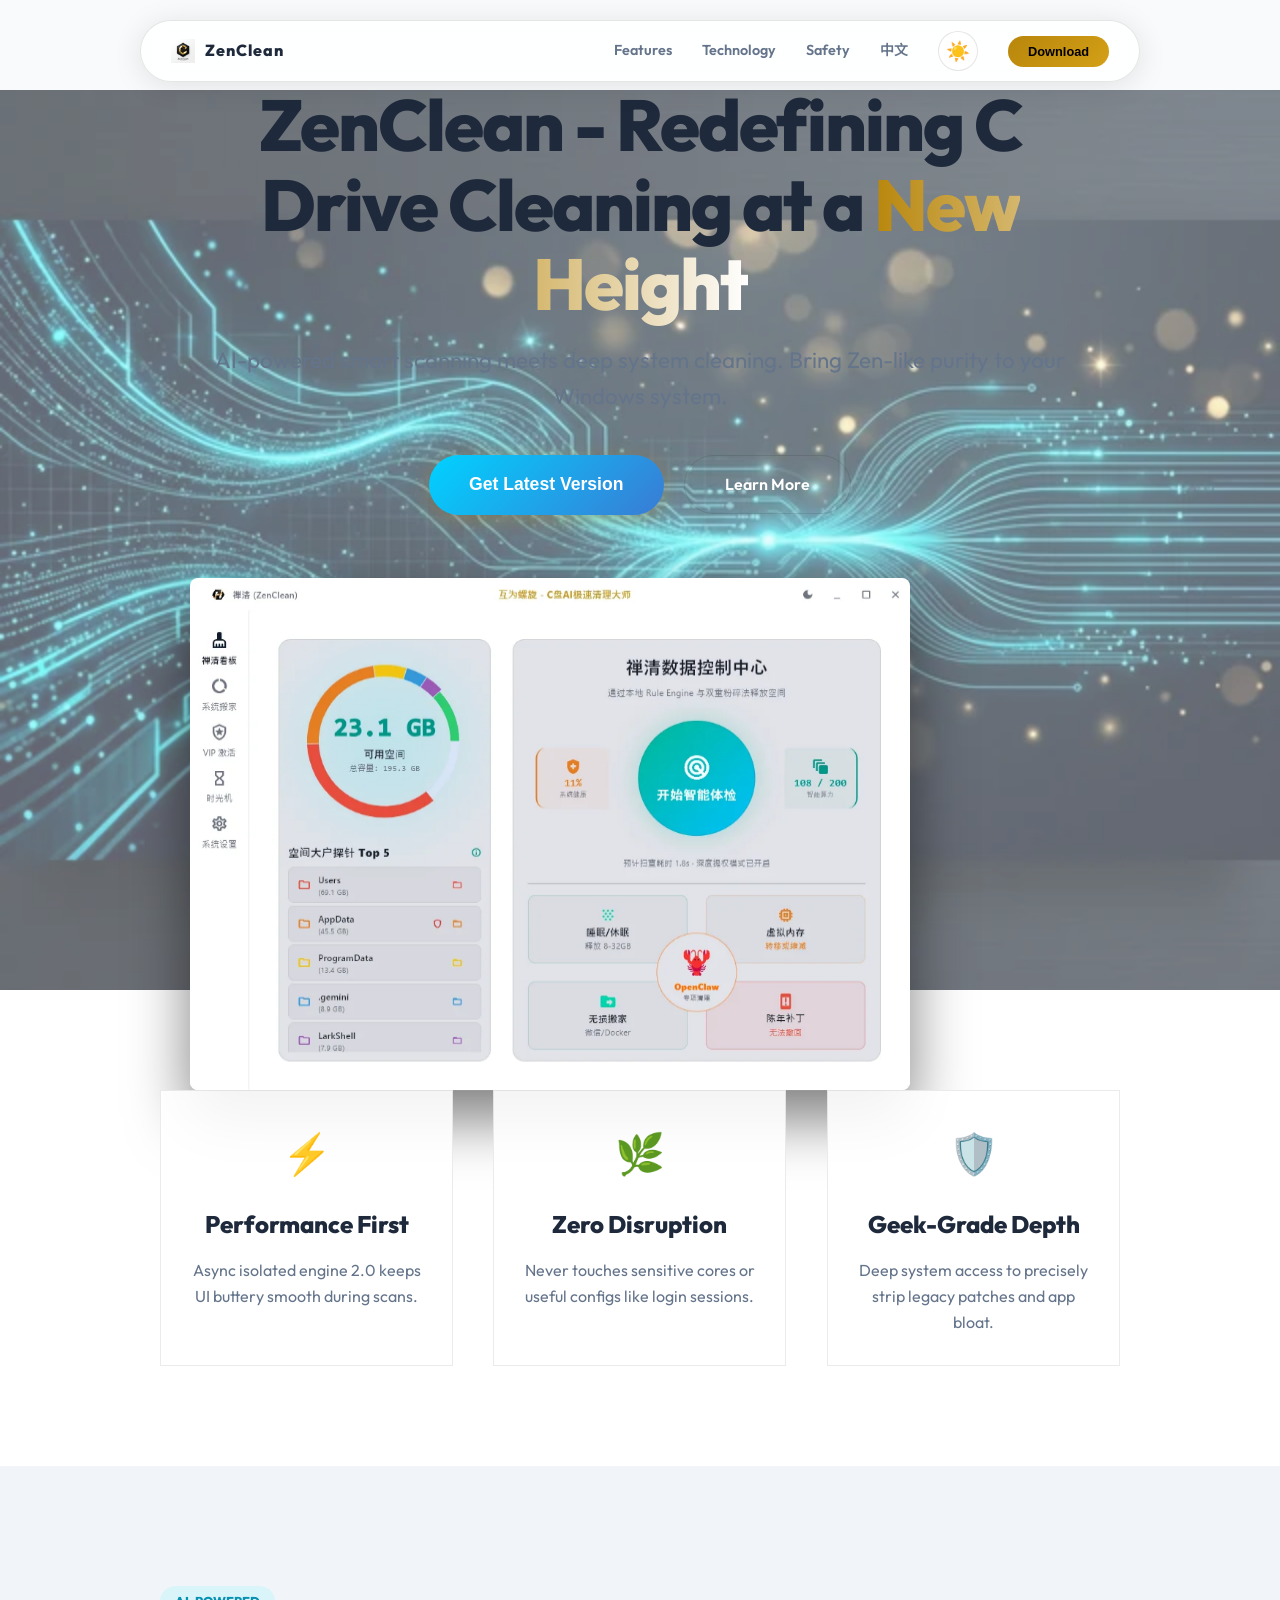
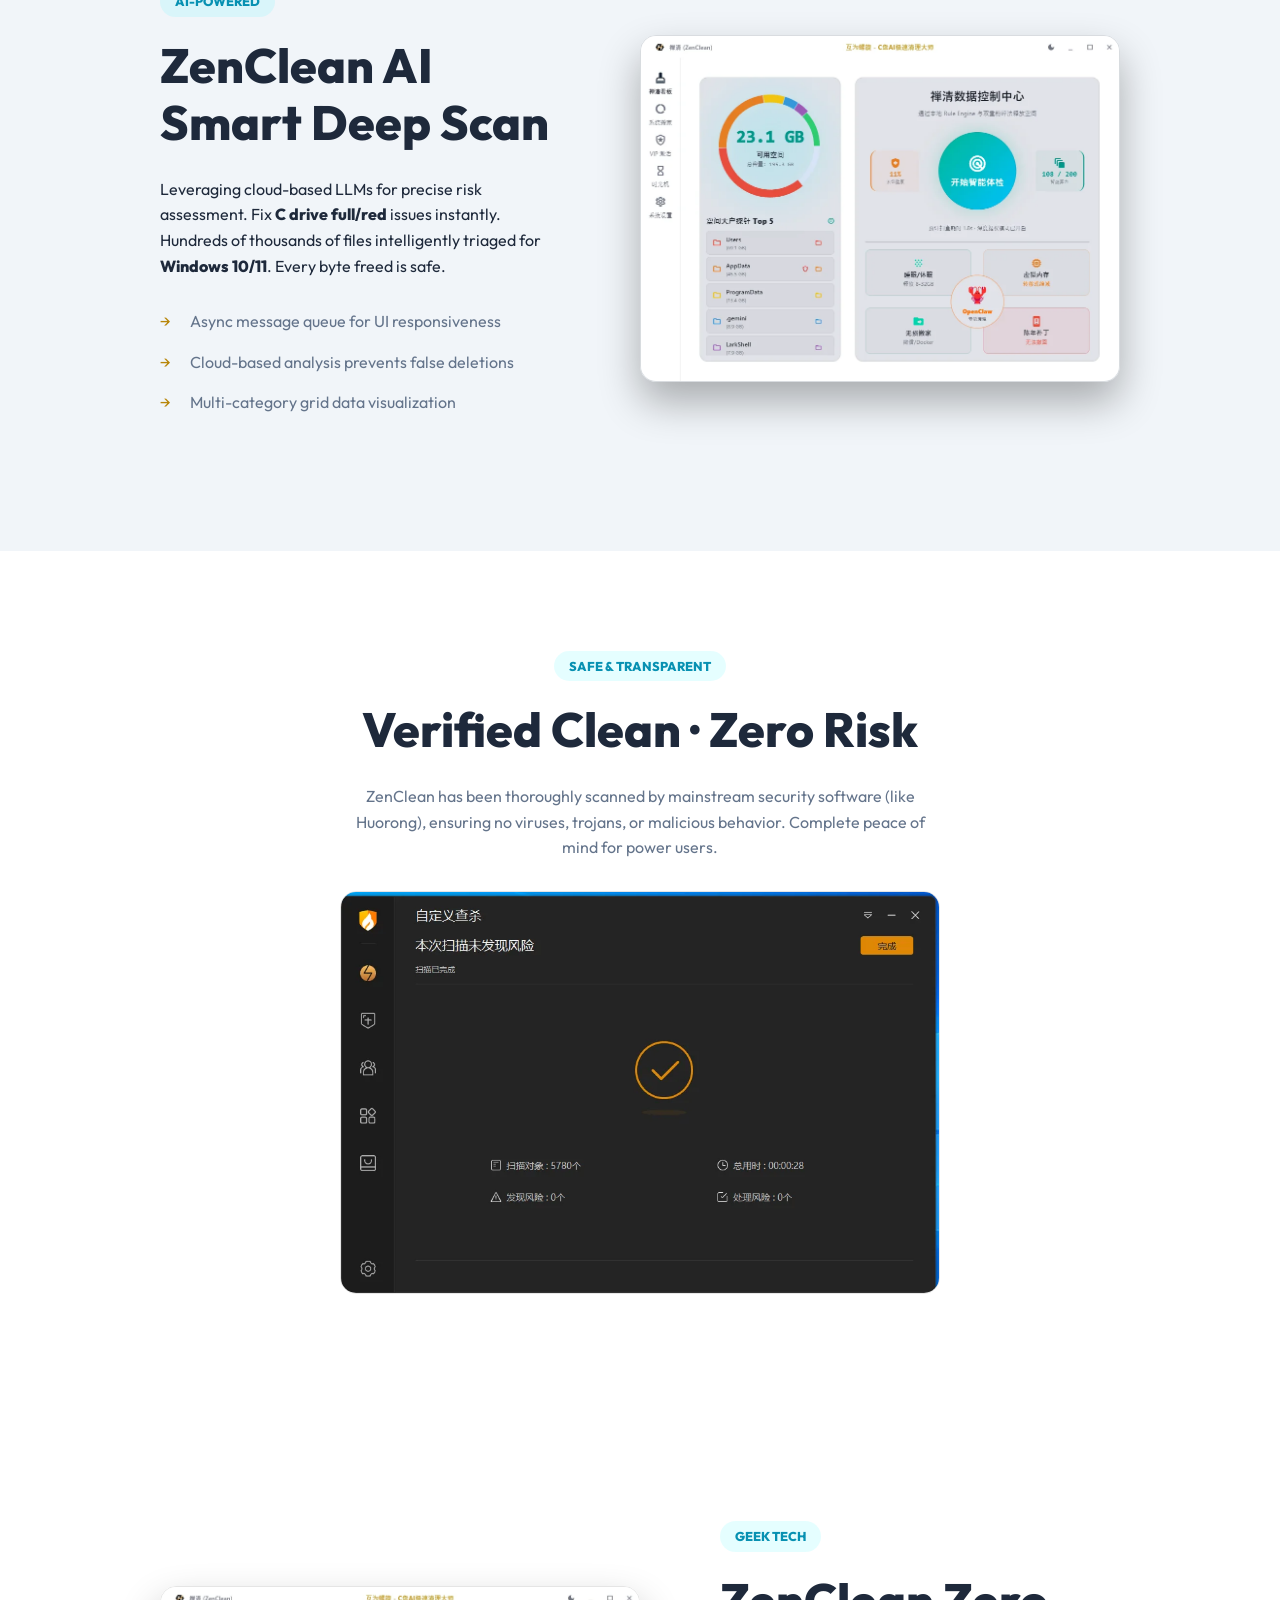
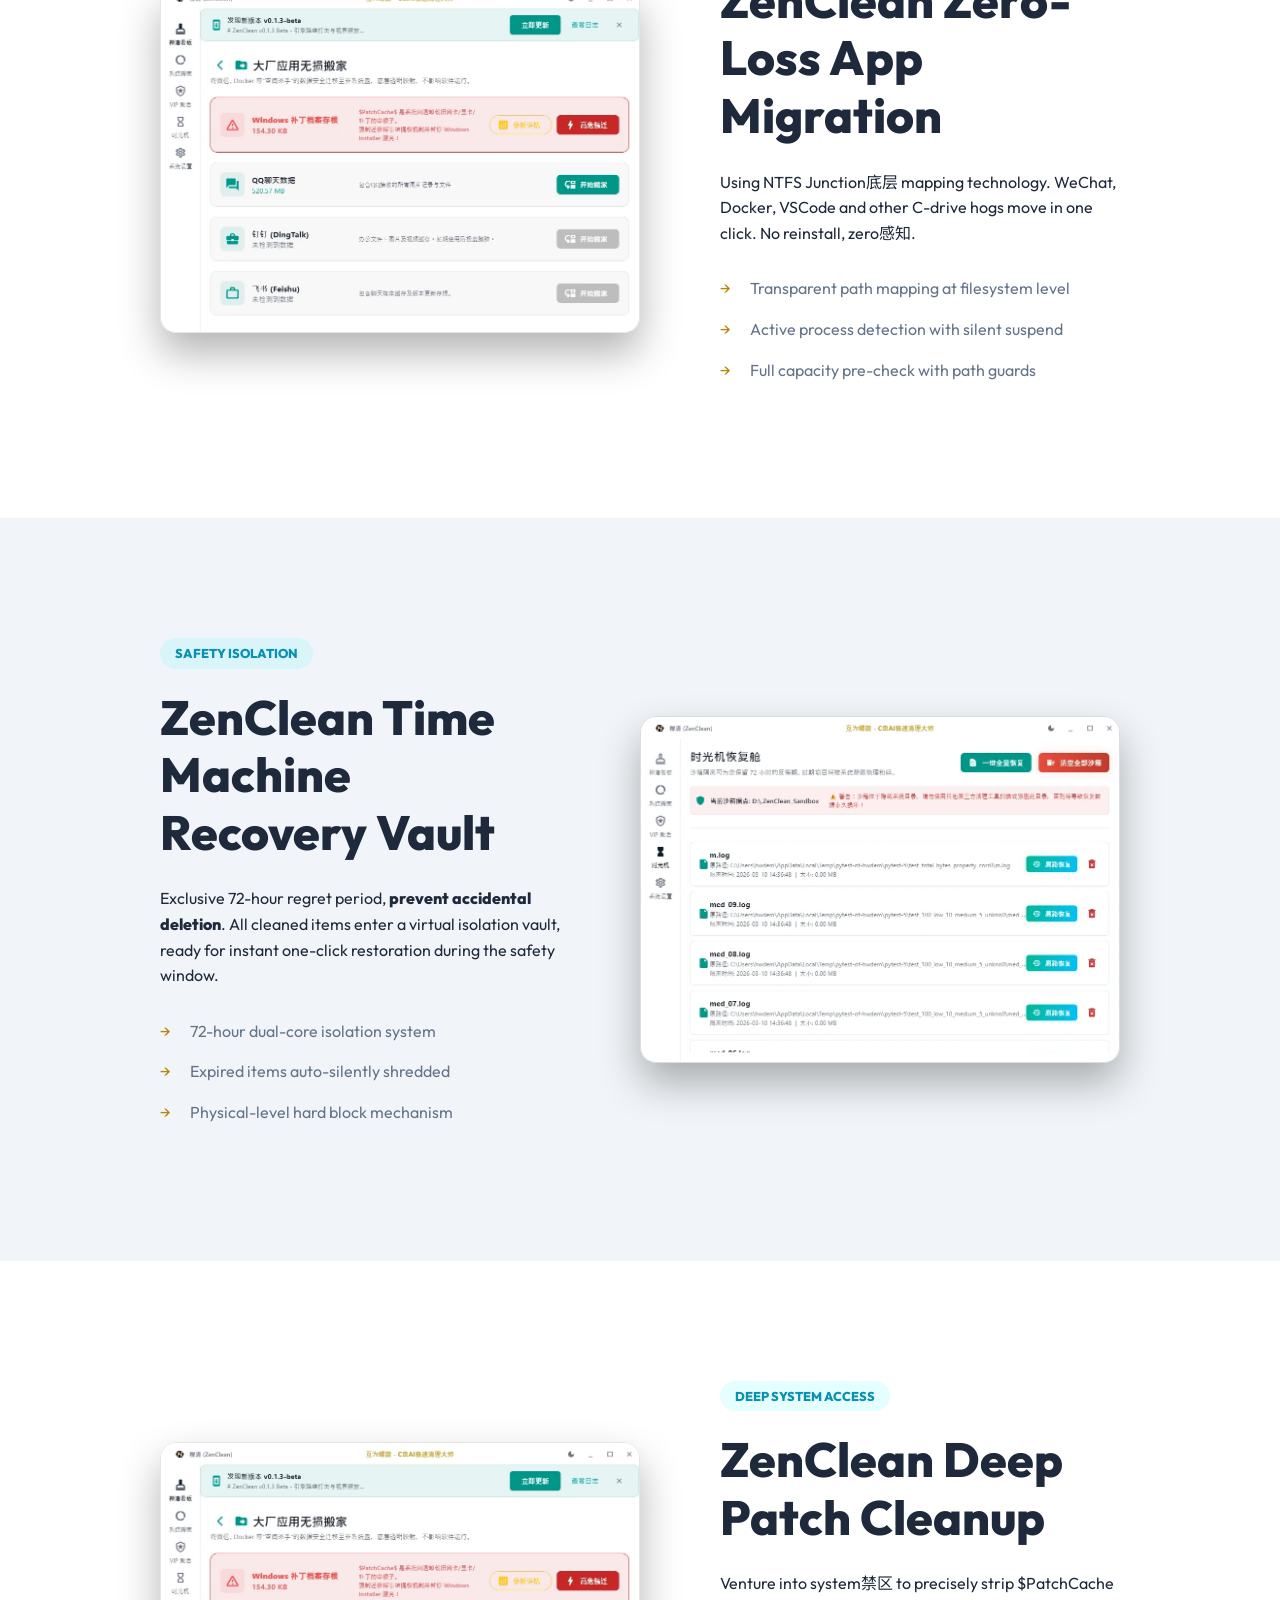
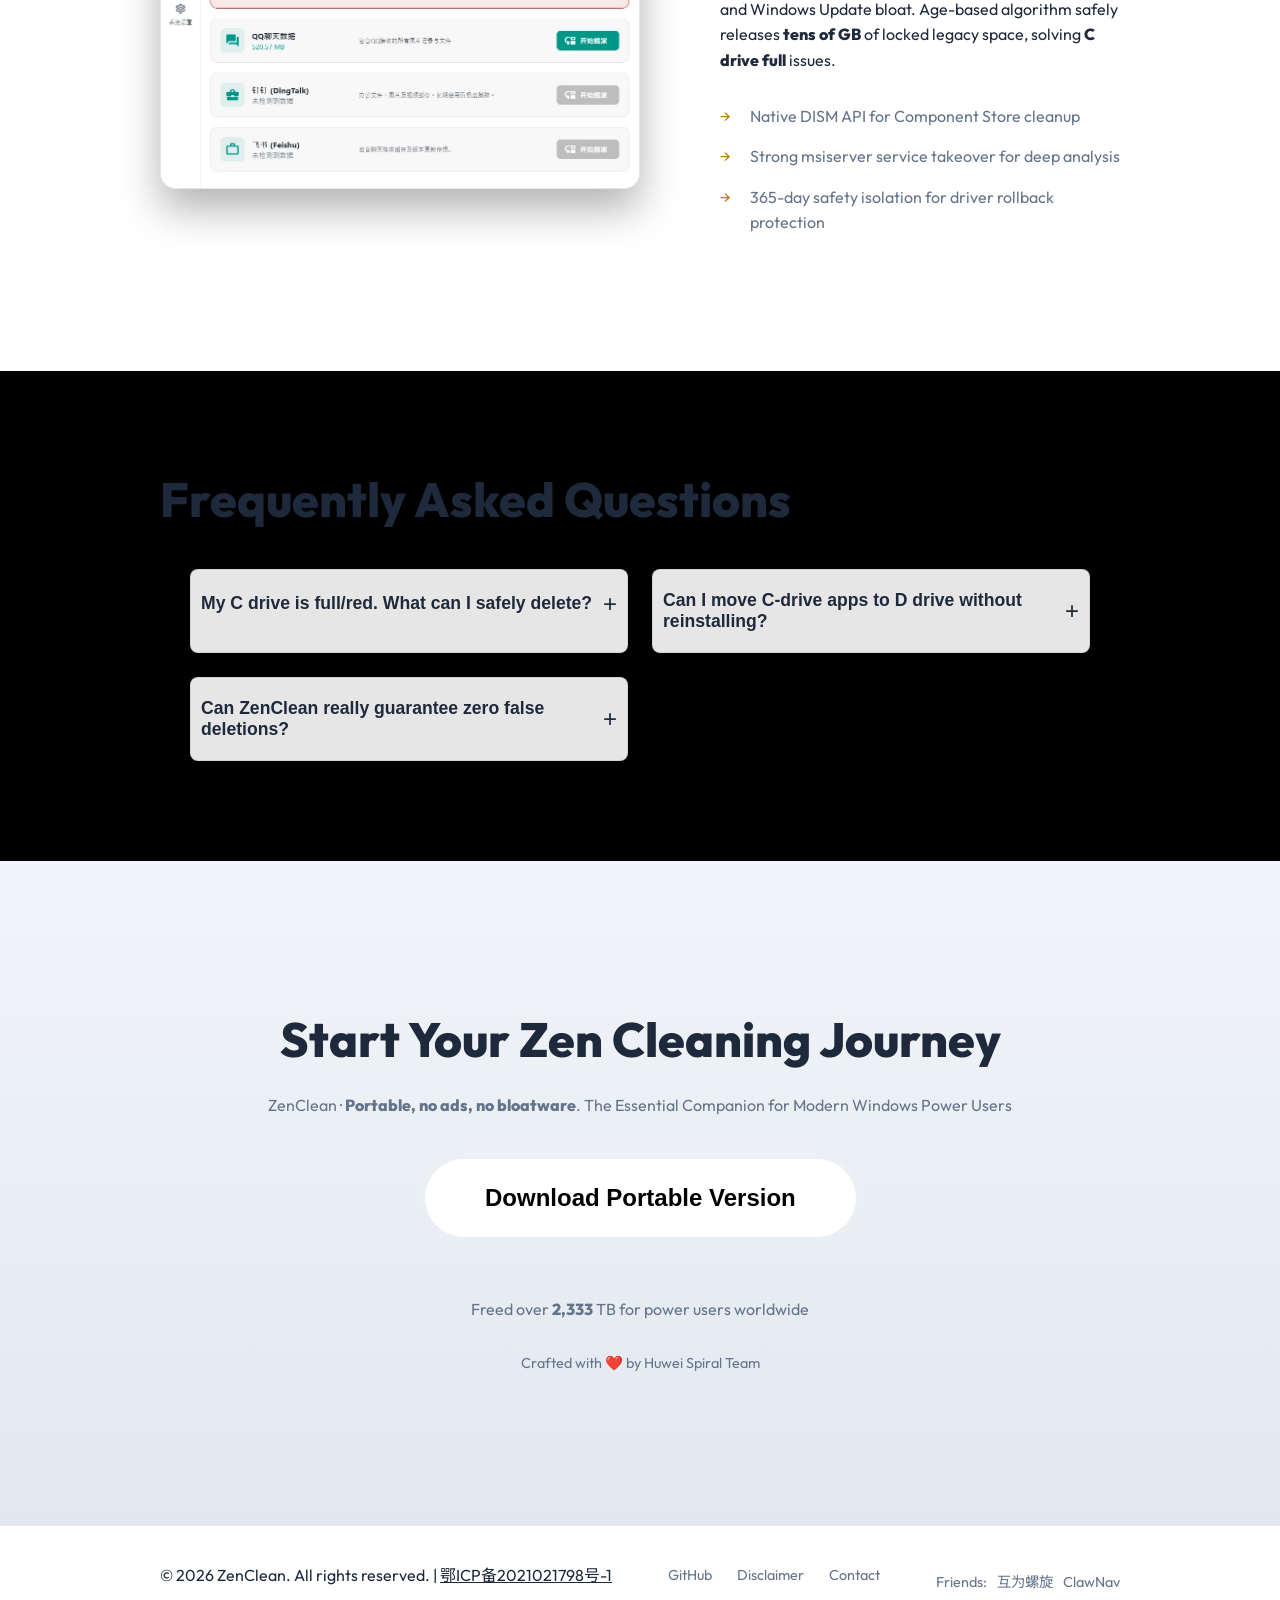
==== web/en/index.html @ d8db65f9 "feat: 修复全站主页 FAQ 模块及白天模式对比度交互优化" ====
<!DOCTYPE html>
<html lang="en">

<head>
    <!-- Baidu verification (keep for Chinese traffic) -->
    <meta name="baidu-site-verification" content="codeva-coLVrzvbJs" />
    <meta charset="UTF-8">
    <meta name="viewport" content="width=device-width, initial-scale=1.0">
    <meta name="description" content="ZenClean - Free professional C drive cleaner for Windows 10/11. Fix C drive full/red issues with AI-powered smart scanning. Zero-loss app migration for WeChat/QQ/Docker/VSCode/Steam. Portable, no ads, no bloatware. 72-hour recovery vault prevents accidental deletion. Free up tens of GB instantly. Download latest version from official site.">
    <meta name="keywords" content="ZenClean,ZenClean download,ZenClean official,ZenClean portable,free C drive cleaner,C drive full fix,C drive red fix,disk cleanup tool,Windows cleaner software,Win10 C drive cleaner,Win11 C drive cleaner,system optimizer,app migration tool,move apps to D drive,WeChat migration,Steam game mover,Docker migration,VSCode move,AI PC cleaner,disk space analyzer,free up C drive space,portable cleaner,no ads,no bloatware">
    <meta name="author" content="Huwei Spiral Team">

    <!-- Canonical URL -->
    <link rel="canonical" href="https://zenclean.hwdemtv.com/en/">
    
    <!-- Hreflang for SEO -->
    <link rel="alternate" hreflang="zh-CN" href="https://zenclean.hwdemtv.com/">
    <link rel="alternate" hreflang="en" href="https://zenclean.hwdemtv.com/en/">
    <link rel="alternate" hreflang="x-default" href="https://zenclean.hwdemtv.com/">

    <!-- Open Graph -->
    <meta property="og:title" content="ZenClean - Free C Drive Cleaner | AI-Powered Download">
    <meta property="og:description" content="AI-powered smart scanning meets deep system cleaning. Bring Zen-like purity to your Windows system.">
    <meta property="og:image" content="https://zenclean.hwdemtv.com/assets/hero_bg.png">
    <meta property="og:image:width" content="1920">
    <meta property="og:image:height" content="1080">
    <meta property="og:image:alt" content="ZenClean Dashboard - Professional C Drive Cleaner">
    <meta property="og:url" content="https://zenclean.hwdemtv.com/en/">
    <meta property="og:type" content="website">
    <meta property="og:site_name" content="ZenClean">
    <meta property="og:locale" content="en_US">

    <!-- Twitter Card -->
    <meta name="twitter:card" content="summary_large_image">
    <meta name="twitter:title" content="ZenClean - Redefining Windows C Drive Cleaning">
    <meta name="twitter:description" content="AI-powered smart scanning meets deep system cleaning. Bring Zen-like purity to your Windows system.">
    <meta name="twitter:image" content="https://zenclean.hwdemtv.com/assets/hero_bg.png">

    <!-- Theme Color -->
    <meta name="theme-color" content="#d4af37">
    <meta name="msapplication-TileColor" content="#05070a">

    <!-- Favicon -->
    <link rel="icon" type="image/png" href="../assets/logo.png">
    <link rel="apple-touch-icon" href="../assets/logo.png">

    <!-- PWA Manifest -->
    <link rel="manifest" href="../site.webmanifest">

    <title>ZenClean - Free C Drive Cleaner Download | AI-Powered Windows System Optimizer</title>

    <!-- Resource Preload -->
    <link rel="preload" href="../assets/logo.webp" as="image" type="image/webp">
    <link rel="preload" href="../assets/hero_bg.webp" as="image" type="image/webp">

    <!-- CSS -->
    <link rel="stylesheet" href="../styles.css">

    <!-- Noto Sans SC + Inter -->
    <link rel="preconnect" href="https://fonts.googleapis.com">
    <link rel="preconnect" href="https://fonts.gstatic.com" crossorigin>
    <link href="https://fonts.googleapis.com/css2?family=Inter:wght@300;400;700&family=Noto+Sans+SC:wght@300;400;700&display=swap" rel="stylesheet" media="print" onload="this.media='all'">
    <noscript>
        <link href="https://fonts.googleapis.com/css2?family=Inter:wght@300;400;700&family=Noto+Sans+SC:wght@300;400;700&display=swap" rel="stylesheet">
    </noscript>

    <!-- JSON-LD -->
    <script type="application/ld+json">
    {
        "@context": "https://schema.org",
        "@type": "SoftwareApplication",
        "name": "ZenClean",
        "description": "Professional Windows C Drive Cleaner with AI-powered smart scanning, zero-loss app migration, and 72-hour recovery vault.",
        "url": "https://zenclean.hwdemtv.com/en/",
        "applicationCategory": "UtilitiesApplication",
        "operatingSystem": "Windows 10, Windows 11",
        "offers": {
            "@type": "Offer",
            "price": "0",
            "priceCurrency": "USD"
        },
        "author": {
            "@type": "Organization",
            "name": "Huwei Spiral Team",
            "url": "https://github.com/hwdemtv"
        },
        "aggregateRating": {
            "@type": "AggregateRating",
            "ratingValue": "4.8",
            "ratingCount": "128"
        },
        "softwareVersion": "0.1.4",
        "fileSize": "50MB",
        "screenshot": "https://zenclean.hwdemtv.com/assets/dashboard.png"
    }
    </script>
    <!-- Prevent theme flash -->
    <script id="prevent-theme-flash">
    (function() {
        var saved = localStorage.getItem('theme');
        var prefersDark = window.matchMedia('(prefers-color-scheme: dark)').matches;
        if (saved) {
            document.documentElement.setAttribute('data-theme', saved);
        } else if (!prefersDark) {
            document.documentElement.setAttribute('data-theme', 'light');
        }
    })();
    </script>
    <!-- FAQ Schema for SEO -->
    <script type="application/ld+json">
    {
        "@context": "https://schema.org",
        "@type": "FAQPage",
        "mainEntity": [
            {
                "@type": "Question",
                "name": "How to clean C drive when it is full? What files can ZenClean safely delete?",
                "acceptedAnswer": {
                    "@type": "Answer",
                    "text": "ZenClean uses cloud-based AI smart triage to precisely identify C-drive bloat, distinguishing core components from useless cache (Windows Update residue, WeChat/QQ data). Safe deletion, no false positives, easily free up tens of GBs."
                }
            },
            {
                "@type": "Question",
                "name": "Can ZenClean move C-drive apps to D drive without reinstalling?",
                "acceptedAnswer": {
                    "@type": "Answer",
                    "text": "ZenClean's App Migration uses NTFS Junction mapping technology to move large apps and games to other drives in one click. No registry modification required - true zero-loss migration that's fast and safe."
                }
            },
            {
                "@type": "Question",
                "name": "Is ZenClean free? Where to download?",
                "acceptedAnswer": {
                    "@type": "Answer",
                    "text": "ZenClean is completely free Windows C drive cleaner. Official site zenclean.hwdemtv.com provides latest portable version download via Baidu Netdisk and Quark Drive. No installation required."
                }
            }
        ]
    }
    </script>
</head>

<body class="landing-page">
    <!-- Navigation -->
    <nav class="glass-nav">
        <div class="nav-content">
            <div class="logo-area">
                <picture>
                    <source srcset="../assets/logo.webp" type="image/webp">
                    <img src="../assets/logo.png" alt="ZenClean Logo" class="mini-logo" width="24" height="24">
                </picture>
                <span class="logo-text">ZenClean</span>
            </div>
            <div class="nav-links">
                <a href="#features">Features</a>
                <a href="#technology">Technology</a>
                <a href="#safety">Safety</a>
                <a href="../" class="lang-switch">中文</a>
                                <button class="theme-toggle" onclick="toggleTheme()" aria-label="Toggle theme" title="Toggle theme">
                    <span class="sun-icon">☀️</span>
                    <span class="moon-icon">🌙</span>
                </button>
                <button class="btn-download-sm" onclick="openDownloadModal()">Download</button>
            </div>
        </div>
    </nav>

    <!-- Hero Section -->
    <header class="hero">
        <picture class="hero-bg">
            <source srcset="../assets/hero_bg.webp" type="image/webp">
            <img src="../assets/hero_bg.png" alt="" class="hero-bg-fallback" loading="eager">
        </picture>
        <div class="hero-content">
            <h1 class="reveal-text">ZenClean - Redefining C Drive Cleaning at a <span class="gold-text">New Height</span></h1>
            <p class="reveal-subtext">AI-powered smart scanning meets deep system cleaning. Bring Zen-like purity to your Windows system.</p>
            <div class="cta-group">
                <button class="btn-primary-glow" onclick="openDownloadModal()">Get Latest Version</button>
                <a href="#features" class="btn-outline">Learn More</a>
            </div>
            <div class="hero-mockup-container">
                <picture>
                    <source srcset="../assets/dashboard.webp" type="image/webp">
                    <img src="../assets/dashboard.png" alt="ZenClean Dashboard" class="hero-mockup" width="800" height="500">
                </picture>
            </div>
        </div>
    </header>

    <!-- Philosophy Section -->
    <section id="technology" class="philosophy">
        <div class="container">
            <div class="philosophy-grid">
                <div class="philo-card">
                    <div class="philo-icon">⚡</div>
                    <h3>Performance First</h3>
                    <p>Async isolated engine 2.0 keeps UI buttery smooth during scans.</p>
                </div>
                <div class="philo-card">
                    <div class="philo-icon">🌿</div>
                    <h3>Zero Disruption</h3>
                    <p>Never touches sensitive cores or useful configs like login sessions.</p>
                </div>
                <div class="philo-card">
                    <div class="philo-icon">🛡️</div>
                    <h3>Geek-Grade Depth</h3>
                    <p>Deep system access to precisely strip legacy patches and app bloat.</p>
                </div>
            </div>
        </div>
    </section>

    <!-- Feature A: AI Scanning -->
    <section id="features" class="feature-section inverse">
        <div class="container flex-row">
            <div class="content-side">
                <div class="badge">AI-Powered</div>
                <h2>ZenClean AI Smart Deep Scan</h2>
                <p>Leveraging cloud-based LLMs for precise risk assessment. Fix <strong>C drive full/red</strong> issues instantly. Hundreds of thousands of files intelligently triaged for <strong>Windows 10/11</strong>. Every byte freed is safe.</p>
                <ul class="feature-list">
                    <li>Async message queue for UI responsiveness</li>
                    <li>Cloud-based analysis prevents false deletions</li>
                    <li>Multi-category grid data visualization</li>
                </ul>
            </div>
            <div class="image-side">
                <picture>
                    <source srcset="../assets/dashboard.webp" type="image/webp">
                    <img src="../assets/dashboard.png" alt="ZenClean Control Center" class="side-mockup" loading="lazy" width="600" height="400">
                </picture>
            </div>
        </div>
    </section>

    <!-- Security Trust -->
    <section class="security-trust">
        <div class="container text-center">
            <div class="badge">Safe & Transparent</div>
            <h2>Verified Clean · Zero Risk</h2>
            <p class="trust-desc">ZenClean has been thoroughly scanned by mainstream security software (like Huorong), ensuring no viruses, trojans, or malicious behavior. Complete peace of mind for power users.</p>
            <div class="trust-image-container">
                <picture>
                    <source srcset="../assets/scan_result.webp" type="image/webp">
                    <img src="../assets/scan_result.png" alt="Security Scan Result" class="trust-mockup" loading="lazy" width="600" height="400">
                </picture>
            </div>
        </div>
    </section>

    <!-- Feature B: App Migration -->
    <section class="feature-section">
        <div class="container flex-row-reverse">
            <div class="content-side">
                <div class="badge">Geek Tech</div>
                <h2>ZenClean Zero-Loss App Migration</h2>
                <p>Using NTFS Junction底层 mapping technology. WeChat, Docker, VSCode and other C-drive hogs move in one click. No reinstall, zero感知.</p>
                <ul class="feature-list">
                    <li>Transparent path mapping at filesystem level</li>
                    <li>Active process detection with silent suspend</li>
                    <li>Full capacity pre-check with path guards</li>
                </ul>
            </div>
            <div class="image-side">
                <picture>
                    <source srcset="../assets/migration_high_risk.webp" type="image/webp">
                    <img src="../assets/migration_high_risk.png" alt="App Migration Demo" class="side-mockup" loading="lazy" width="600" height="400">
                </picture>
            </div>
        </div>
    </section>

    <!-- Feature C: Time Machine -->
    <section id="safety" class="feature-section inverse">
        <div class="container flex-row">
            <div class="content-side">
                <div class="badge">Safety Isolation</div>
                <h2>ZenClean Time Machine Recovery Vault</h2>
                <p>Exclusive 72-hour regret period, <strong>prevent accidental deletion</strong>. All cleaned items enter a virtual isolation vault, ready for instant one-click restoration during the safety window.</p>
                <ul class="feature-list">
                    <li>72-hour dual-core isolation system</li>
                    <li>Expired items auto-silently shredded</li>
                    <li>Physical-level hard block mechanism</li>
                </ul>
            </div>
            <div class="image-side">
                <picture>
                    <source srcset="../assets/timemachine.webp" type="image/webp">
                    <img src="../assets/timemachine.png" alt="Time Machine" class="side-mockup" loading="lazy" width="600" height="400">
                </picture>
            </div>
        </div>
    </section>

    <!-- Feature D: Deep Patch -->
    <section class="feature-section">
        <div class="container flex-row-reverse">
            <div class="content-side">
                <div class="badge">Deep System Access</div>
                <h2>ZenClean Deep Patch Cleanup</h2>
                <p>Venture into system禁区 to precisely strip $PatchCache and Windows Update bloat. Age-based algorithm safely releases <strong>tens of GB</strong> of locked legacy space, solving <strong>C drive full</strong> issues.</p>
                <ul class="feature-list">
                    <li>Native DISM API for Component Store cleanup</li>
                    <li>Strong msiserver service takeover for deep analysis</li>
                    <li>365-day safety isolation for driver rollback protection</li>
                </ul>
            </div>
            <div class="image-side">
                <picture>
                    <source srcset="../assets/migration_high_risk.webp" type="image/webp">
                    <img src="../assets/migration_high_risk.png" alt="Deep Patch Cleanup" class="side-mockup" loading="lazy" width="600" height="400">
                </picture>
            </div>
        </div>
    </section>

    <!-- FAQ -->
    <section class="faq-section" id="faq">
        <div class="container">
            <h2 class="text-center reveal">Frequently Asked Questions</h2>
            <div class="faq-container">
                <div class="faq-item reveal-delay-1">
                    <button class="faq-question">
                        <span>My C drive is full/red. What can I safely delete?</span>
                        <i class="faq-icon">+</i>
                    </button>
                    <div class="faq-answer">
                        <p>Traditional cleaners often delete system files causing crashes. ZenClean uses cloud-based <strong>AI smart triage</strong> to precisely identify C-drive bloat, distinguishing core components from useless cache (Windows Update residue, WeChat/QQ data). <strong>Safe deletion, no false positives</strong>, easily free up tens of GBs.</p>
                    </div>
                </div>
                <div class="faq-item reveal-delay-2">
                    <button class="faq-question">
                        <span>Can I move C-drive apps to D drive without reinstalling?</span>
                        <i class="faq-icon">+</i>
                    </button>
                    <div class="faq-answer">
                        <p>Absolutely. ZenClean's "App Migration" uses <strong>NTFS Junction mapping</strong> technology to move large apps and games to other drives in one click. <strong>No registry modification</strong> required - true zero-loss migration that's fast and safe.</p>
                    </div>
                </div>
                <div class="faq-item reveal-delay-3">
                    <button class="faq-question">
                        <span>Can ZenClean really guarantee zero false deletions?</span>
                        <i class="faq-icon">+</i>
                    </button>
                    <div class="faq-answer">
                        <p>ZenClean is built for geeks who demand <strong>zero false positives</strong>. Beyond passing security scans from Huorong and others, we pioneered the "Time Machine Recovery Vault". Cleaned items stay in 72-hour virtual isolation - any anomaly can be instantly restored. Complete peace of mind.</p>
                    </div>
                </div>
            </div>
        </div>
    </section>

    <!-- Download Footer -->
    <section class="download-footer">
        <div class="container text-center">
            <h2>Start Your Zen Cleaning Journey</h2>
            <p>ZenClean · <strong>Portable, no ads, no bloatware</strong>. The Essential Companion for Modern Windows Power Users</p>
            <div class="footer-cta">
                <button class="btn-giant" onclick="openDownloadModal()">Download Portable Version</button>
            </div>
            <p class="stats-footer">Freed over <strong id="totalStorage">10,000</strong> TB for power users worldwide</p>
            <p class="disclaimer">Crafted with ❤️ by Huwei Spiral Team</p>
        </div>
    </section>

    <!-- Download Modal -->
    <div id="downloadModal" class="modal-overlay" style="display:none;" aria-hidden="true">
        <div class="download-modal-inner" role="dialog" aria-labelledby="downloadTitle">
            <button class="modal-close" onclick="closeDownloadModal()" aria-label="Close">×</button>
            <h3 id="downloadTitle">Choose Download Channel</h3>
            <p>Select the fastest option for your location:</p>
            <div class="download-options">
                <a href="https://pan.baidu.com/s/1qIzGADyNp2HgyrBlpO4M7g?pwd=xyhf" target="_blank" rel="noopener" class="download-card baidu">
                    <img src="../assets/icons/baidu.svg" alt="Baidu" class="card-icon" width="40" height="40" loading="lazy">
                    <div class="card-text">
                        <strong>Baidu Netdisk</strong>
                        <span>Code: xyhf</span>
                    </div>
                </a>
                <a href="https://pan.quark.cn/s/ebbf7993cf2f" target="_blank" rel="noopener" class="download-card quark">
                    <img src="../assets/icons/quark.svg" alt="Quark" class="card-icon" width="40" height="40" loading="lazy">
                    <div class="card-text">
                        <strong>Quark Drive</strong>
                        <span>Fast Direct (Recommended)</span>
                    </div>
                </a>
            </div>
            <div class="modal-footer-info">
                <p>⚠️ Portable version - no registration required. Just extract and run.</p>
                <p class="hash-info">SHA-256: <code>e3b0c44298fc1c149afbf4c8996fb92427ae41e4649b934ca495991b7852b855</code></p>
            </div>
        </div>
    </div>

    <!-- Disclaimer Modal -->
    <div id="disclaimerModal" class="modal-overlay" style="display:none;" aria-hidden="true">
        <div class="download-modal-inner disclaimer-modal" role="dialog" aria-labelledby="disclaimerTitle">
            <button class="modal-close" onclick="closeDisclaimerModal()" aria-label="Close">×</button>
            <h3 id="disclaimerTitle">Disclaimer</h3>
            <div class="disclaimer-content">
                <p>Before using ZenClean, please read and understand this disclaimer:</p>
                <ul class="disclaimer-list">
                    <li><strong>Low-Level Risk Notice</strong>: This software involves Windows system-level operations (including NTFS Junction mapping, $PatchCache physical deletion, etc.). Developers are not liable for system crashes, blue screens, or boot failures caused by unexpected issues.</li>
                    <li><strong>Data Safety Recommendation</strong>: While we implement strict "72-hour Time Machine" isolation, we strongly recommend backing up critical data before performing high-risk operations like Deep Cleanup.</li>
                    <li><strong>Third-Party Disputes</strong>: This software is for system optimization only. We are not responsible for account bans, feature restrictions, or service terms conflicts that may result from migrating third-party app data.</li>
                    <li><strong>Final Interpretation</strong>: This is an open-source geek tool. Final interpretation belongs to Huwei Spiral development team.</li>
                </ul>
            </div>
            <div class="modal-footer-info">
                <button class="btn-download-sm" onclick="closeDisclaimerModal()">I Understand the Risks</button>
            </div>
        </div>
    </div>

    <!-- Contact Modal -->
    <div id="contactModal" class="modal-overlay" style="display:none;" aria-hidden="true">
        <div class="download-modal-inner contact-modal" role="dialog" aria-labelledby="contactTitle">
            <button class="modal-close" onclick="closeContactModal()" aria-label="Close">×</button>
            <h3 id="contactTitle">Contact Us</h3>
            <p>Questions or suggestions? Reach out through these channels:</p>
            <div class="contact-grid">
                <div class="contact-item">
                    <div class="contact-icon">⭐</div>
                    <div class="contact-info">
                        <strong>Star on GitHub</strong>
                        <p>Like it? Give us a star!</p>
                        <a href="https://github.com/hwdemtv/ZenClean" target="_blank" rel="noopener" class="contact-link">Visit GitHub</a>
                    </div>
                </div>
                <div class="contact-item">
                    <div class="contact-icon">📧</div>
                    <div class="contact-info">
                        <strong>Email Support</strong>
                        <p>Feedback or business inquiries</p>
                        <a href="mailto:hwdemtv@qq.com" class="contact-link">hwdemtv@qq.com</a>
                    </div>
                </div>
                <div class="contact-item">
                    <div class="contact-icon">📱</div>
                    <div class="contact-info">
                        <strong>WeChat Official Account</strong>
                        <p>Follow "互为螺旋工具箱"</p>
                        <div class="contact-qrcode-container">
                            <img src="../assets/qrcode.jpg" alt="WeChat QR Code" class="contact-qrcode" loading="lazy" width="120" height="120">
                        </div>
                    </div>
                </div>
            </div>
            <div class="modal-footer-info">
                <p>Response time: Usually within 24 hours</p>
            </div>
        </div>
    </div>

    <footer class="bottom-bar">
        <div class="container">
            <div class="bottom-content">
                <span>© 2026 ZenClean. All rights reserved. | <a href="https://beian.miit.gov.cn/" target="_blank" rel="noopener" style="color: inherit;">鄂ICP备2021021798号-1</a></span>
                <div class="social-links">
                    <a href="https://github.com/hwdemtv/ZenClean" target="_blank" rel="noopener">GitHub</a>
                    <a href="javascript:void(0)" onclick="openDisclaimerModal()">Disclaimer</a>
                    <a href="javascript:void(0)" onclick="openContactModal()">Contact</a>
                </div>
                <div class="friend-links">
                    <span>Friends:</span>
                    <a href="https://www.hwdemtv.com" target="_blank" rel="noopener">互为螺旋</a>
                    <a href="https://claw.hwdemtv.com/" target="_blank" rel="noopener">ClawNav</a>
                </div>
            </div>
        </div>
    </footer>

    <!-- JS -->
    <script src="../script.js" defer></script>
</body>

</html>
---- web/styles.css ----
/* ==================== 性能优化 CSS ==================== */
:root {
    --bg-dark: #05070a;
    --navy-deep: #0a0e14;
    --gold: #d4af37;
    --gold-bright: #f1c40f;
    --cyan-glow: #00f2ff;
    --text-main: #e2e8f0;
    --text-dim: #94a3b8;
    --glass: rgba(15, 23, 42, 0.7);
    --border-glass: rgba(255, 255, 255, 0.1);

    /* 预计算常用值 */
    --transition-fast: 0.2s ease;
    --transition-normal: 0.3s ease;
    --radius-sm: 8px;
    --radius-md: 16px;
    --radius-lg: 24px;
    --radius-pill: 50px;
}
/* ==================== 浅色主题 ==================== */
[data-theme="light"] {
    --bg-dark: #f8fafc;
    --navy-deep: #ffffff;
    --gold: #b8860b;
    --gold-bright: #d4a017;
    --cyan-glow: #0891b2;
    --text-main: #1e293b;
    --text-dim: #64748b;
    --glass: rgba(255, 255, 255, 0.8);
    --border-glass: rgba(0, 0, 0, 0.1);
}

/* 主题切换按钮 */
.theme-toggle {
    background: var(--glass);
    border: 1px solid var(--border-glass);
    border-radius: 50%;
    width: 40px;
    height: 40px;
    display: flex;
    align-items: center;
    justify-content: center;
    cursor: pointer;
    transition: all var(--transition-fast);
    font-size: 1.2rem;
}

.theme-toggle:hover {
    background: var(--gold);
    border-color: var(--gold);
    transform: scale(1.1);
}

.theme-toggle .sun-icon {
    display: none;
}

.theme-toggle .moon-icon {
    display: inline;
}

[data-theme="light"] .theme-toggle .sun-icon {
    display: inline;
}

[data-theme="light"] .theme-toggle .moon-icon {
    display: none;
}

/* 浅色主题适配 */
[data-theme="light"] .glass-nav {
    background: rgba(255, 255, 255, 0.85);
    box-shadow: 0 4px 30px rgba(0, 0, 0, 0.1);
}

[data-theme="light"] .hero::before {
    background: radial-gradient(ellipse at center, rgba(212, 175, 55, 0.15) 0%, transparent 70%);
}

[data-theme="light"] .philo-card {
    background: rgba(255, 255, 255, 0.9);
    border: 1px solid rgba(0, 0, 0, 0.08);
}

[data-theme="light"] .feature-section.inverse {
    background: #f1f5f9;
}

[data-theme="light"] .feature-section:not(.inverse) {
    background: #ffffff;
}

[data-theme="light"] .download-footer {
    background: linear-gradient(180deg, #f1f5f9 0%, #e2e8f0 100%);
}

[data-theme="light"] .bottom-bar {
    background: #ffffff;
    border-top: 1px solid rgba(0, 0, 0, 0.08);
}

[data-theme="light"] .download-modal-inner {
    background: #ffffff;
    border: 1px solid rgba(0, 0, 0, 0.1);
}

[data-theme="light"] .modal-close {
    color: var(--text-dim);
}

[data-theme="light"] .modal-close:hover {
    color: var(--gold);
}

[data-theme="light"] .download-card {
    background: #f8fafc;
    border: 1px solid rgba(0, 0, 0, 0.08);
}

[data-theme="light"] .download-card:hover {
    background: #ffffff;
    border-color: var(--gold);
}

[data-theme="light"] .faq-item {
    background: rgba(255, 255, 255, 0.9);
    border: 1px solid rgba(0, 0, 0, 0.08);
}

[data-theme="light"] .faq-question {
    color: var(--text-main);
}

[data-theme="light"] .contact-item {
    background: #f8fafc;
    border: 1px solid rgba(0, 0, 0, 0.08);
}

[data-theme="light"] .btn-primary-glow {
    box-shadow: 0 4px 20px rgba(184, 134, 11, 0.3);
}

[data-theme="light"] .gold-text {
    color: var(--gold);
}

[data-theme="light"] .card-text strong {
    color: var(--text-main) !important;
}

[data-theme="light"] .card-text span {
    color: var(--text-dim) !important;
}

[data-theme="light"] .hash-info code {
    background: rgba(0,0,0,0.05);
}



/* ==================== 本地字体定义 ==================== */
@font-face {
    font-family: 'Outfit';
    src: url('fonts/Outfit-Light.ttf') format('truetype');
    font-weight: 300;
    font-style: normal;
    font-display: swap;
}

@font-face {
    font-family: 'Outfit';
    src: url('fonts/Outfit-Regular.ttf') format('truetype');
    font-weight: 400;
    font-style: normal;
    font-display: swap;
}

@font-face {
    font-family: 'Outfit';
    src: url('fonts/Outfit-SemiBold.ttf') format('truetype');
    font-weight: 600;
    font-style: normal;
    font-display: swap;
}

@font-face {
    font-family: 'Outfit';
    src: url('fonts/Outfit-ExtraBold.ttf') format('truetype');
    font-weight: 800;
    font-style: normal;
    font-display: swap;
}

/* 字体回退优化 */
body.landing-page {
    padding-top: 90px; /* 为固定导航栏留出空间 */
    font-family: 'Outfit', 'Noto Sans SC', -apple-system, BlinkMacSystemFont, 'Segoe UI', sans-serif;
}

*, *::before, *::after {
    margin: 0;
    padding: 0;
    box-sizing: border-box;
}

html {
    scroll-behavior: smooth;
    /* 减少重绘 */
    -webkit-font-smoothing: antialiased;
    -moz-osx-font-smoothing: grayscale;
}

body.landing-page {
    padding-top: 90px; /* 为固定导航栏留出空间 */
    background-color: var(--bg-dark);
    color: var(--text-main);
    line-height: 1.6;
    overflow-x: hidden;
    /* 文本渲染优化 */
    text-rendering: optimizeLegibility;
}

.container {
    max-width: 1000px;
    margin: 0 auto;
    padding: 0 20px;
}

/* ==================== 滚动动画样式 ==================== */
.reveal {
    opacity: 0;
    transform: translateY(60px);
    transition: opacity 0.8s ease-out, transform 0.8s ease-out;
}

.reveal.revealed {
    opacity: 1;
    transform: translateY(0);
}

.reveal-left {
    opacity: 0;
    transform: translateX(-60px);
    transition: opacity 0.8s ease-out, transform 0.8s ease-out;
}

.reveal-left.revealed {
    opacity: 1;
    transform: translateX(0);
}

.reveal-right {
    opacity: 0;
    transform: translateX(60px);
    transition: opacity 0.8s ease-out, transform 0.8s ease-out;
}

.reveal-right.revealed {
    opacity: 1;
    transform: translateX(0);
}

.reveal-scale {
    opacity: 0;
    transform: scale(0.9);
    transition: opacity 0.8s ease-out, transform 0.8s ease-out;
}

.reveal-scale.revealed {
    opacity: 1;
    transform: scale(1);
}

/* 延迟动画 */
.reveal-delay-1 { transition-delay: 0.1s; }
.reveal-delay-2 { transition-delay: 0.2s; }
.reveal-delay-3 { transition-delay: 0.3s; }
.reveal-delay-4 { transition-delay: 0.4s; }
.reveal-delay-5 { transition-delay: 0.5s; }
.reveal-delay-6 { transition-delay: 0.6s; }
.reveal-delay-7 { transition-delay: 0.7s; }

/* ==================== 导航栏 ==================== */
.glass-nav {
    position: fixed;
    top: 20px;
    left: 50%;
    transform: translateX(-50%);
    width: 90%;
    max-width: 1000px;
    background: var(--glass);
    backdrop-filter: blur(12px);
    -webkit-backdrop-filter: blur(12px);
    border: 1px solid var(--border-glass);
    border-radius: var(--radius-pill);
    padding: 10px 30px;
    z-index: 1000;
    /* GPU 加速 */
    will-change: width, border-radius, top;
    contain: layout style;
}

.nav-content {
    display: flex;
    justify-content: space-between;
    align-items: center;
}

.logo-area {
    display: flex;
    align-items: center;
    gap: 10px;
}

.mini-logo {
    width: 24px;
    height: 24px;
    /* 防止图片抖动 */
    display: block;
}

.logo-text {
    font-weight: 800;
    letter-spacing: 1px;
}

.nav-links {
    display: flex;
    align-items: center;
    gap: 30px;
}

.nav-links a {
    color: var(--text-dim);
    text-decoration: none;
    font-size: 0.9rem;
    font-weight: 600;
    transition: color var(--transition-fast);
}

.nav-links a:hover {
    color: var(--cyan-glow);
}

.btn-download-sm {
    background: linear-gradient(135deg, var(--gold), var(--gold-bright));
    color: #000;
    padding: 8px 20px;
    border-radius: 30px;
    font-weight: 800;
    border: none;
    cursor: pointer;
    font-size: 0.8rem;
    transition: transform var(--transition-fast);
    will-change: transform;
}

.btn-download-sm:hover {
    transform: scale(1.02);
}

/* ==================== Hero Section ==================== */
.hero {
    position: relative;
    height: 100vh;
    min-height: 600px;
    display: flex;
    align-items: center;
    justify-content: center;
    text-align: center;
    padding-top: 100px;
    /* 隔离重绘范围 */
    contain: layout;
}

.hero-bg {
    position: absolute;
    top: 0;
    left: 0;
    width: 100%;
    height: 100%;
    z-index: -1;
}

.hero-bg-fallback {
    width: 100%;
    height: 100%;
    object-fit: cover;
    object-position: center;
    opacity: 0.6;
}

/* 支持 WebP 背景图片 */
@supports (background-image: url('assets/hero_bg.webp')) {
    .hero-bg {
        background-image: url('assets/hero_bg.webp');
        background-size: cover;
        background-position: center;
        opacity: 0.6;
    }

    .hero-bg-fallback {
        display: none;
    }
}

.hero-content {
    z-index: 10;
    max-width: 900px;
}

h1 {
    font-size: clamp(2rem, 8vw, 4.5rem);
    font-weight: 800;
    letter-spacing: -2px;
    margin-bottom: 20px;
    line-height: 1.1;
}

.gold-text {
    background: linear-gradient(to right, var(--gold), #ffffff);
    -webkit-background-clip: text;
    background-clip: text;
    -webkit-text-fill-color: transparent;
}

.reveal-subtext, .hero-subtext {
    font-size: clamp(1rem, 3vw, 1.4rem);
    color: var(--text-dim);
    margin-bottom: 40px;
}

.cta-group {
    display: flex;
    gap: 20px;
    justify-content: center;
    margin-bottom: 60px;
    flex-wrap: wrap;
}

.btn-primary-glow {
    background: linear-gradient(135deg, #00d2ff, #3a7bd5);
    color: white;
    padding: 16px 40px;
    border-radius: var(--radius-pill);
    font-weight: 800;
    border: none;
    cursor: pointer;
    font-size: 1.1rem;
    box-shadow: 0 0 20px rgba(0, 210, 255, 0.4);
    transition: transform var(--transition-normal), box-shadow var(--transition-normal);
    will-change: transform, box-shadow;
}

.btn-primary-glow:hover {
    transform: translateY(-3px);
    box-shadow: 0 0 40px rgba(0, 210, 255, 0.6);
}

.btn-outline {
    border: 1px solid var(--border-glass);
    color: white;
    padding: 16px 40px;
    border-radius: var(--radius-pill);
    text-decoration: none;
    font-weight: 600;
    transition: background var(--transition-fast);
}

.btn-outline:hover {
    background: rgba(255, 255, 255, 0.05);
}

.hero-mockup-container {
    width: 100%;
    perspective: 1000px;
}

.hero-mockup {
    width: 80%;
    max-width: 800px;
    display: grid; grid-template-columns: repeat(2, 1fr); gap: 1rem;
    height: auto;
    border-radius: var(--radius-sm);
    box-shadow: 0 30px 60px rgba(0,0,0,0.5);
    transform: rotateX(10deg);
    /* GPU 加速 */
    will-change: transform;
    backface-visibility: hidden;
}

/* ==================== 哲理板块 ==================== */
.philosophy {
    padding: 100px 0;
    background: var(--navy-deep);
}

.philosophy-grid {
    display: grid;
    grid-template-columns: repeat(auto-fit, minmax(280px, 1fr));
    gap: 40px;
}

.philo-card {
    text-align: center;
    padding: 30px;
    /* 隔离重绘 */
    contain: layout style;
}

.philo-icon {
    font-size: 2.5rem;
    margin-bottom: 20px;
}

.philo-card h3 {
    margin-bottom: 15px;
    font-size: 1.5rem;
}

.philo-card p {
    color: var(--text-dim);
}

/* ==================== 特性板块 ==================== */
.feature-section {
    padding: 120px 0;
}

.feature-section.inverse {
    background: #000;
}

.flex-row, .flex-row-reverse {
    display: flex;
    align-items: center;
    gap: 80px;
}

.flex-row-reverse {
    flex-direction: row-reverse;
}

.content-side {
    flex: 1;
    min-width: 0; /* 防止内容溢出 */
}

.badge {
    display: inline-block;
    background: rgba(0, 242, 255, 0.1);
    color: var(--cyan-glow);
    padding: 5px 15px;
    border-radius: 20px;
    font-size: 0.8rem;
    font-weight: 800;
    margin-bottom: 20px;
    text-transform: uppercase;
}

h2 {
    font-size: clamp(1.5rem, 5vw, 3rem);
    margin-bottom: 25px;
    line-height: 1.2;
}

.image-side {
    flex: 1.2;
    min-width: 0;
}

.side-mockup {
    width: 100%;
    height: auto;
    border-radius: var(--radius-md);
    border: 1px solid var(--border-glass);
    box-shadow: 0 20px 40px rgba(0,0,0,0.3);
    display: block;
}

.feature-list {
    list-style: none;
    margin-top: 30px;
}

.feature-list li {
    margin-bottom: 15px;
    padding-left: 30px;
    position: relative;
    color: var(--text-dim);
}

.feature-list li::before {
    content: '→';
    position: absolute;
    left: 0;
    color: var(--gold);
}

/* ==================== 安全背书板块 ==================== */
.security-trust {
    padding: 100px 0;
    background: var(--navy-deep);
    text-align: center;
}

.trust-desc {
    color: var(--text-dim);
    max-width: 600px;
    margin: 0 auto 30px;
}

.trust-image-container {
    max-width: 600px;
    margin: 0 auto;
}

.trust-mockup {
    width: 100%;
    height: auto;
    border-radius: var(--radius-md);
    border: 1px solid var(--border-glass);
}

/* ==================== 下载引导 ==================== */
.download-footer {
    padding: 150px 0;
    background: radial-gradient(circle at center, #1a2333 0%, #05070a 100%);
    text-align: center;
}

.download-footer p {
    color: var(--text-dim);
}

.btn-giant {
    background: white;
    color: black;
    padding: 25px 60px;
    border-radius: 100px;
    font-size: 1.5rem;
    font-weight: 900;
    margin: 40px 0;
    border: none;
    cursor: pointer;
    box-shadow: 0 0 30px rgba(255,255,255,0.2);
    transition: transform var(--transition-normal), background var(--transition-normal);
    will-change: transform;
}

.btn-giant:hover {
    transform: scale(1.03);
    background: var(--gold-bright);
}

.stats-footer {
    font-size: 1rem;
    margin-top: 20px;
}

.disclaimer {
    margin-top: 30px;
    font-size: 0.9rem;
}

/* ==================== 弹窗 ==================== */
.modal-overlay {
    position: fixed;
    inset: 0;
    background: rgba(0, 0, 0, 0.85);
    backdrop-filter: blur(10px);
    -webkit-backdrop-filter: blur(10px);
    display: flex;
    align-items: center;
    justify-content: center;
    z-index: 2000;
    /* 性能优化 */
    contain: strict;
}

.modal-overlay[aria-hidden="true"] {
    display: none !important;
    pointer-events: none;
}

.modal-overlay[aria-hidden="false"] {
    display: flex !important;
    pointer-events: auto;
}

.modal-footer-info {
    margin-top: 25px;
    padding-top: 20px;
    border-top: 1px solid var(--border-glass);
}

.hash-info {
    font-size: 0.75rem;
    color: var(--text-dim);
    margin-top: 10px;
    opacity: 0.7;
}

.hash-info code {
    background: rgba(0,0,0,0.3);
    padding: 2px 5px;
    border-radius: 4px;
    word-break: break-all;
}

.download-modal-inner {
    background: #0f172a;
    border: 1px solid var(--border-glass);
    padding: 50px;
    border-radius: var(--radius-lg);
    width: 90%;
    max-width: 600px;
    position: relative;
    text-align: center;
    max-height: 90vh;
    overflow-y: auto;
}

.modal-close {
    position: absolute;
    top: 20px;
    right: 20px;
    background: none;
    border: none;
    color: var(--text-dim);
    font-size: 2rem;
    cursor: pointer;
    line-height: 1;
    transition: color var(--transition-fast);
}

.modal-close:hover {
    color: white;
}

.download-options {
    display: grid;
    grid-template-columns: repeat(auto-fit, minmax(200px, 1fr));
    gap: 20px;
    margin: 40px 0;
}

.download-card {
    background: rgba(255, 255, 255, 0.03);
    border: 1px solid var(--border-glass);
    padding: 20px;
    border-radius: var(--radius-md);
    text-decoration: none;
    display: flex;
    flex-direction: column;
    align-items: center;
    gap: 15px;
    transition: transform var(--transition-fast), background var(--transition-fast), border-color var(--transition-fast);
    will-change: transform;
}

.download-card:hover {
    background: rgba(255, 255, 255, 0.08);
    transform: translateY(-3px);
    border-color: var(--cyan-glow);
}

.card-icon {
    width: 40px;
    height: 40px;
    border-radius: var(--radius-sm);
    display: block;
}

.card-text strong {
    display: block;
    color: white;
    font-size: 1.1rem;
    margin-bottom: 5px;
}

.card-text span {
    color: var(--text-dim);
    font-size: 0.8rem;
}

/* 免责声明弹窗 */
.disclaimer-modal {
    text-align: left;
}

.disclaimer-modal h3 {
    text-align: center;
    margin-bottom: 30px;
}

.disclaimer-list {
    list-style: none;
    padding: 0;
    margin: 25px 0;
}

.disclaimer-list li {
    margin-bottom: 20px;
    padding-left: 20px;
    border-left: 3px solid var(--gold);
    color: var(--text-dim);
    font-size: 0.95rem;
}

.disclaimer-list li strong {
    color: white;
    display: block;
    margin-bottom: 5px;
}

/* 联系我们弹窗 */
.contact-modal {
    max-width: 800px;
    display: grid; grid-template-columns: repeat(2, 1fr); gap: 1rem;
}

.contact-grid {
    display: grid;
    grid-template-columns: repeat(auto-fit, minmax(220px, 1fr));
    gap: 20px;
    margin: 35px 0;
    text-align: left;
}

.contact-item {
    background: rgba(255, 255, 255, 0.03);
    border: 1px solid var(--border-glass);
    padding: 25px;
    border-radius: var(--radius-md);
    transition: transform var(--transition-fast), background var(--transition-fast), border-color var(--transition-fast);
    display: flex;
    flex-direction: column;
    gap: 15px;
    will-change: transform;
}

.contact-item:hover {
    background: rgba(255, 255, 255, 0.08);
    border-color: var(--cyan-glow);
    transform: translateY(-3px);
}

.contact-icon {
    font-size: 2rem;
}

.contact-info strong {
    display: block;
    color: white;
    font-size: 1.1rem;
    margin-bottom: 8px;
}

.contact-info p {
    color: var(--text-dim);
    font-size: 0.85rem;
    margin-bottom: 15px;
}

.contact-link {
    color: var(--cyan-glow);
    text-decoration: none;
    font-weight: 600;
    font-size: 0.9rem;
    border-bottom: 1px solid transparent;
    transition: border-color var(--transition-fast);
}

.contact-link:hover {
    border-bottom-color: var(--cyan-glow);
}

.contact-qrcode-container {
    margin-top: 10px;
    background: white;
    padding: 10px;
    border-radius: var(--radius-sm);
    width: fit-content;
}

.contact-qrcode {
    width: 120px;
    height: 120px;
    display: block;
}

/* ==================== FAQ 常见问题 ==================== */
.faq-section {
    padding: 100px 0;
    background: #000;
}

/* .faq-container style removed here and moved to optimization section at bottom */

/* .faq-item style removed here and moved to optimization section at bottom */

.faq-question {
    width: 100%;
    text-align: left;
    background: none;
    border: none;
    color: var(--text-main);
    font-size: 1.1rem;
    font-weight: 600;
    padding: 20px 10px;
    cursor: pointer;
    display: flex;
    justify-content: space-between;
    align-items: center;
    transition: color var(--transition-fast);
}

.faq-question:hover {
    color: var(--cyan-glow);
}

.faq-icon {
    font-size: 1.5rem;
    font-style: normal;
    font-weight: 300;
    transition: transform var(--transition-normal);
}

.faq-question.active {
    color: var(--cyan-glow);
}

.faq-question.active .faq-icon {
    transform: rotate(45deg);
}

.faq-answer {
    max-height: 0;
    overflow: hidden;
    transition: all 0.4s cubic-bezier(0.4, 0, 0.2, 1);
    padding: 0 20px;
}

.faq-answer p {
    color: var(--text-dim);
    padding-bottom: 20px;
    font-size: 0.95rem;
    margin-top: 10px;
}

.faq-answer p strong {
    color: var(--text-main);
    font-weight: 600;
}

/* ==================== 底部栏 ==================== */
.bottom-bar {
    background: var(--navy-deep);
    padding: 30px 0;
    border-top: 1px solid var(--border-glass);
}

.bottom-content {
    display: flex;
    justify-content: space-between;
    align-items: center;
    flex-wrap: wrap;
    gap: 15px;
}

.social-links {
    display: flex;
    gap: 25px;
}

.social-links a {
    color: var(--text-dim);
    text-decoration: none;
    font-size: 0.9rem;
    transition: color var(--transition-fast);
}

.social-links a:hover {
    color: var(--cyan-glow);
}

.friend-links {
    display: flex;
    align-items: center;
    gap: 10px;
    margin-top: 15px;
}

.friend-links span {
    color: var(--text-dim);
    font-size: 0.9rem;
}

.friend-links a {
    color: var(--text-dim);
    text-decoration: none;
    font-size: 0.9rem;
    transition: color var(--transition-fast);
}

.friend-links a:hover {
    color: var(--cyan-glow);
}

/* ==================== 响应式适配 ==================== */
@media (max-width: 1024px) {
    .flex-row, .flex-row-reverse {
        flex-direction: column;
        gap: 50px;
    }

    .content-side, .image-side {
        flex: none;
        width: 100%;
    }
}

@media (max-width: 768px) {
    .glass-nav {
        width: 95%;
        padding: 10px 20px;
        top: 10px;
    }

    .nav-links a {
        display: none;
    }

    .btn-download-sm {
        padding: 10px 18px;
        font-size: 0.85rem;
    }

    .hero-mockup {
        width: 95%;
        transform: rotateX(5deg);
    }

    .feature-section {
        padding: 80px 0;
    }

    .download-footer {
        padding: 100px 0;
    }

    .btn-giant {
        padding: 18px 40px;
        font-size: 1.2rem;
    }

    .download-modal-inner {
        padding: 30px 20px;
        margin: 20px;
    }

    .bottom-content {
        flex-direction: column;
        text-align: center;
    }
}

@media (max-width: 480px) {
    .logo-text {
        font-size: 0.9rem;
    }

    .philo-icon {
        font-size: 2rem;
    }

    .philo-card h3 {
        font-size: 1.2rem;
    }
}

/* ==================== 减少动画（用户偏好） ==================== */
@media (prefers-reduced-motion: reduce) {
    *, *::before, *::after {
        animation-duration: 0.01ms !important;
        animation-iteration-count: 1 !important;
        transition-duration: 0.01ms !important;
    }

    html {
        scroll-behavior: auto;
    }

    .reveal, .reveal-left, .reveal-right, .reveal-scale {
        opacity: 1;
        transform: none;
    }
}

/* ========== Hero 社会证明样式 ========== */
.hero-stats {
    display: flex;
    justify-content: center;
    align-items: center;
    gap: 2rem;
    margin: 2rem auto;
    padding: 1.5rem 2rem;
    background: var(--glass);
    border: 1px solid var(--border-glass);
    border-radius: var(--radius-lg);
    backdrop-filter: blur(10px);
    max-width: 600px;
}

.stat-item {
    display: flex;
    flex-direction: column;
    align-items: center;
    gap: 0.25rem;
}

.stat-number {
    font-size: 2rem;
    font-weight: 700;
    color: var(--gold);
    line-height: 1;
}

.stat-label {
    font-size: 0.85rem;
    color: var(--text-dim);
}

.stat-divider {
    width: 1px;
    height: 40px;
    background: var(--border-glass);
}

.trust-badges {
    display: flex;
    flex-wrap: wrap;
    justify-content: center;
    gap: 0.75rem;
    margin-top: 1.5rem;
}

.badge-item {
    padding: 0.5rem 1rem;
    background: rgba(212, 175, 55, 0.1);
    border: 1px solid rgba(212, 175, 55, 0.3);
    border-radius: var(--radius-pill);
    font-size: 0.85rem;
    color: var(--gold);
    white-space: nowrap;
}

/* ========== FAQ 分类导航 ========== */
.faq-nav {
    display: flex;
    flex-wrap: wrap;
    justify-content: center;
    gap: 0.75rem;
    margin-bottom: 2rem;
}

.faq-nav-btn {
    padding: 0.6rem 1.25rem;
    background: var(--glass);
    border: 1px solid var(--border-glass);
    border-radius: var(--radius-pill);
    color: var(--text-dim);
    font-size: 0.9rem;
    cursor: pointer;
    transition: all var(--transition-fast);
}

.faq-nav-btn:hover,
.faq-nav-btn.active {
    background: var(--gold);
    border-color: var(--gold);
    color: var(--bg-dark);
}

/* ========== 悬浮下载按钮 ========== */
.float-download {
    position: fixed;
    right: 1.5rem;
    bottom: 1.5rem;
    display: flex;
    flex-direction: column;
    gap: 0.75rem;
    z-index: 999;
    opacity: 0;
    transform: translateY(20px);
    transition: all 0.3s ease;
}

.float-download.visible {
    opacity: 1;
    transform: translateY(0);
}

.float-btn {
    display: flex;
    align-items: center;
    justify-content: center;
    gap: 0.5rem;
    width: auto;
    min-width: 48px;
    padding: 0.75rem 1.25rem;
    background: linear-gradient(135deg, var(--gold), var(--gold-bright));
    border: none;
    border-radius: var(--radius-pill);
    color: var(--bg-dark);
    font-size: 0.95rem;
    font-weight: 600;
    cursor: pointer;
    box-shadow: 0 4px 20px rgba(212, 175, 55, 0.4);
    transition: all var(--transition-fast);
}

.float-btn:hover {
    transform: scale(1.05);
    box-shadow: 0 6px 25px rgba(212, 175, 55, 0.5);
}

.float-btn.top {
    width: 48px;
    padding: 0.75rem;
    background: var(--glass);
    border: 1px solid var(--border-glass);
    color: var(--text-main);
}

/* ========== 响应式适配 ========== */
@media (max-width: 768px) {
    .hero-stats {
        flex-direction: column;
        gap: 1rem;
        padding: 1rem;
    }
    
    .stat-divider {
        width: 60%;
        height: 1px;
    }
    
    .trust-badges {
        gap: 0.5rem;
    }
    
    .badge-item {
        font-size: 0.75rem;
        padding: 0.4rem 0.8rem;
    }
    
    .faq-nav {
        gap: 0.5rem;
    }
    
    .faq-nav-btn {
        padding: 0.5rem 1rem;
        font-size: 0.8rem;
    }
    
    .float-download {
        right: 1rem;
        bottom: 1rem;
    }
    
    .float-text {
        display: none;
    }
}

/* 浅色主题适配 */
[data-theme="light"] .hero-stats {
    background: rgba(255, 255, 255, 0.9);
    border-color: rgba(0, 0, 0, 0.08);
}

[data-theme="light"] .badge-item {
    background: rgba(184, 134, 11, 0.1);
    border-color: rgba(184, 134, 11, 0.3);
    color: var(--gold);
}

[data-theme="light"] .float-btn.top {
    background: rgba(255, 255, 255, 0.9);
    border-color: rgba(0, 0, 0, 0.1);
}

/* =============== FAQ 优化处理 =============== */
.faq-container { 
    display: grid; 
    grid-template-columns: repeat(2, 1fr); 
    gap: 1.5rem; 
    margin: 40px auto 0;
    max-width: 900px;
}

.faq-item { 
    border: 1px solid var(--border-glass); 
    border-radius: var(--radius-sm); 
    overflow: hidden; 
    background: var(--glass);
    transition: all var(--transition-normal);
}

.faq-item.active {
    border-color: var(--gold);
    box-shadow: 0 4px 20px rgba(0,0,0,0.2);
}

.faq-item.active .faq-answer { 
    max-height: 800px; 
    padding: 0 20px 20px; 
}

.faq-item.active .faq-icon { 
    transform: rotate(45deg); 
}

@media (max-width: 768px) {
    .faq-container { 
        grid-template-columns: 1fr; 
        gap: 1rem;
    }
}
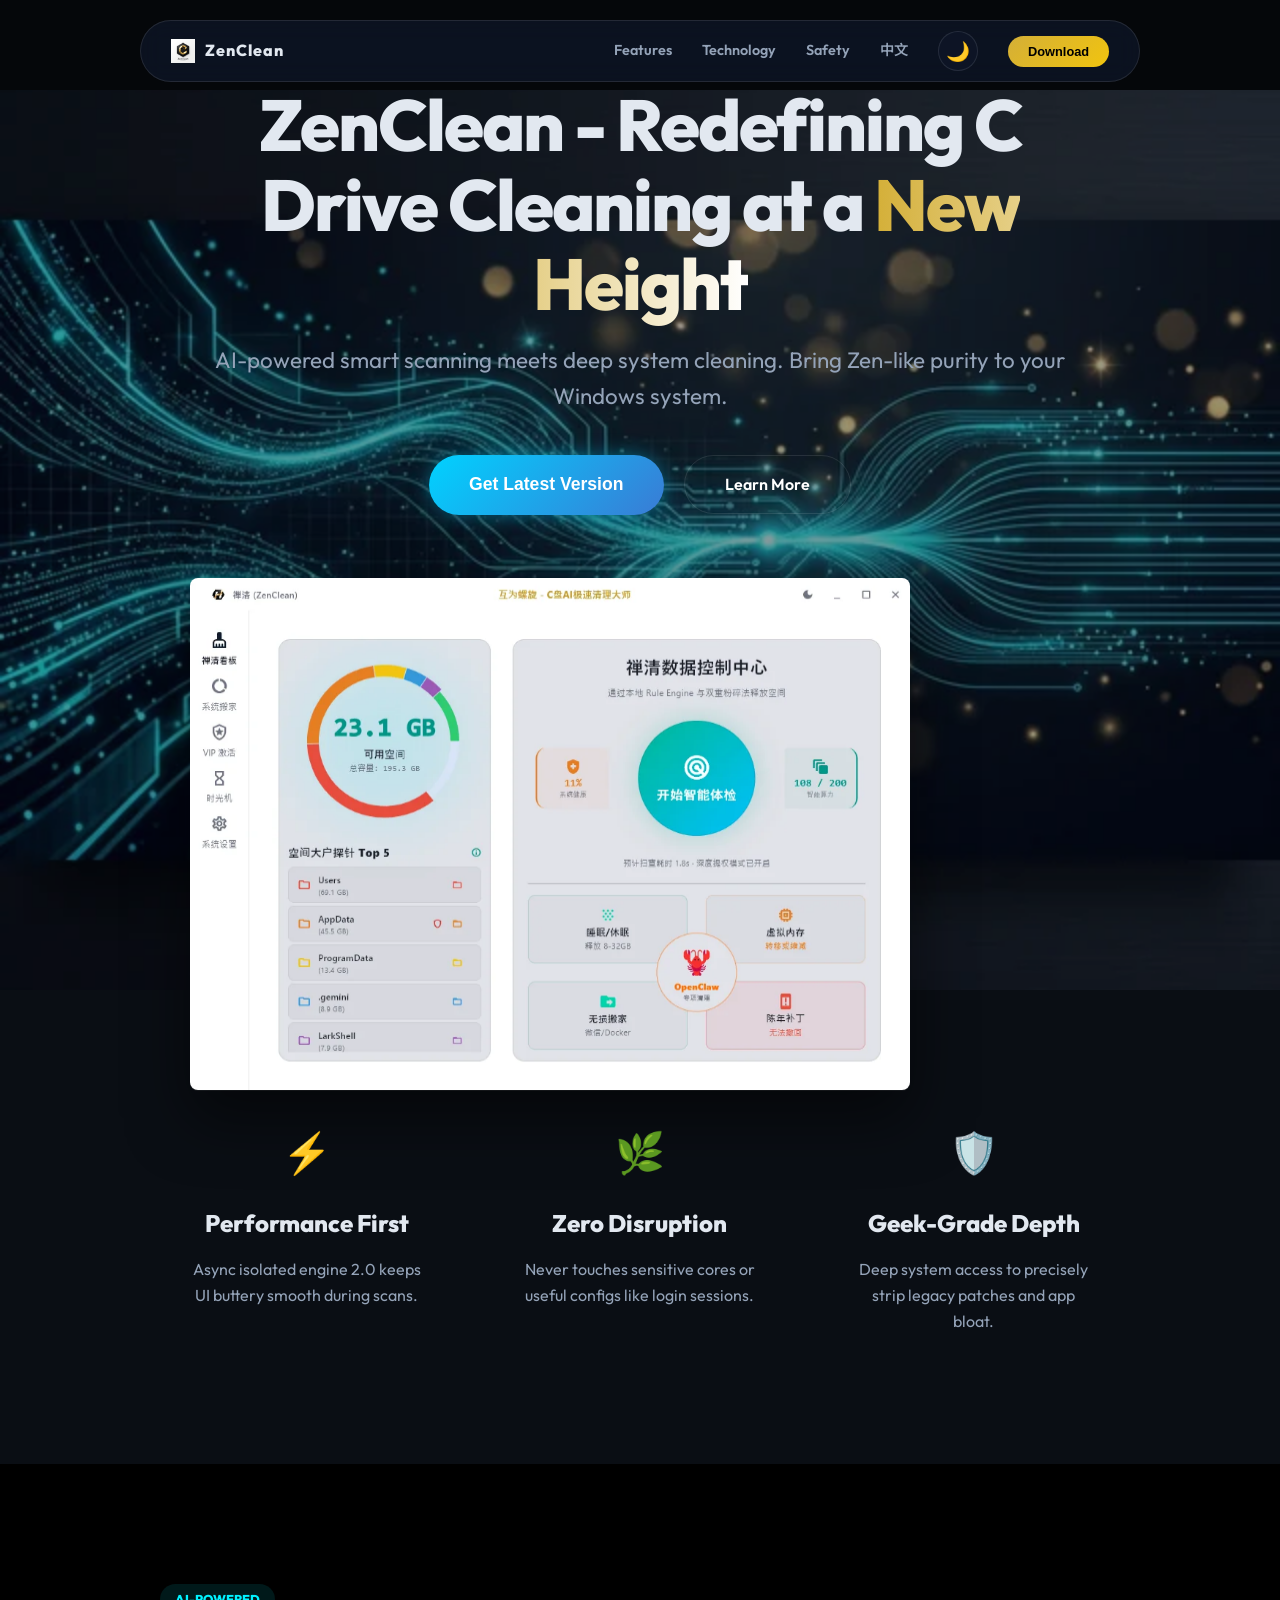
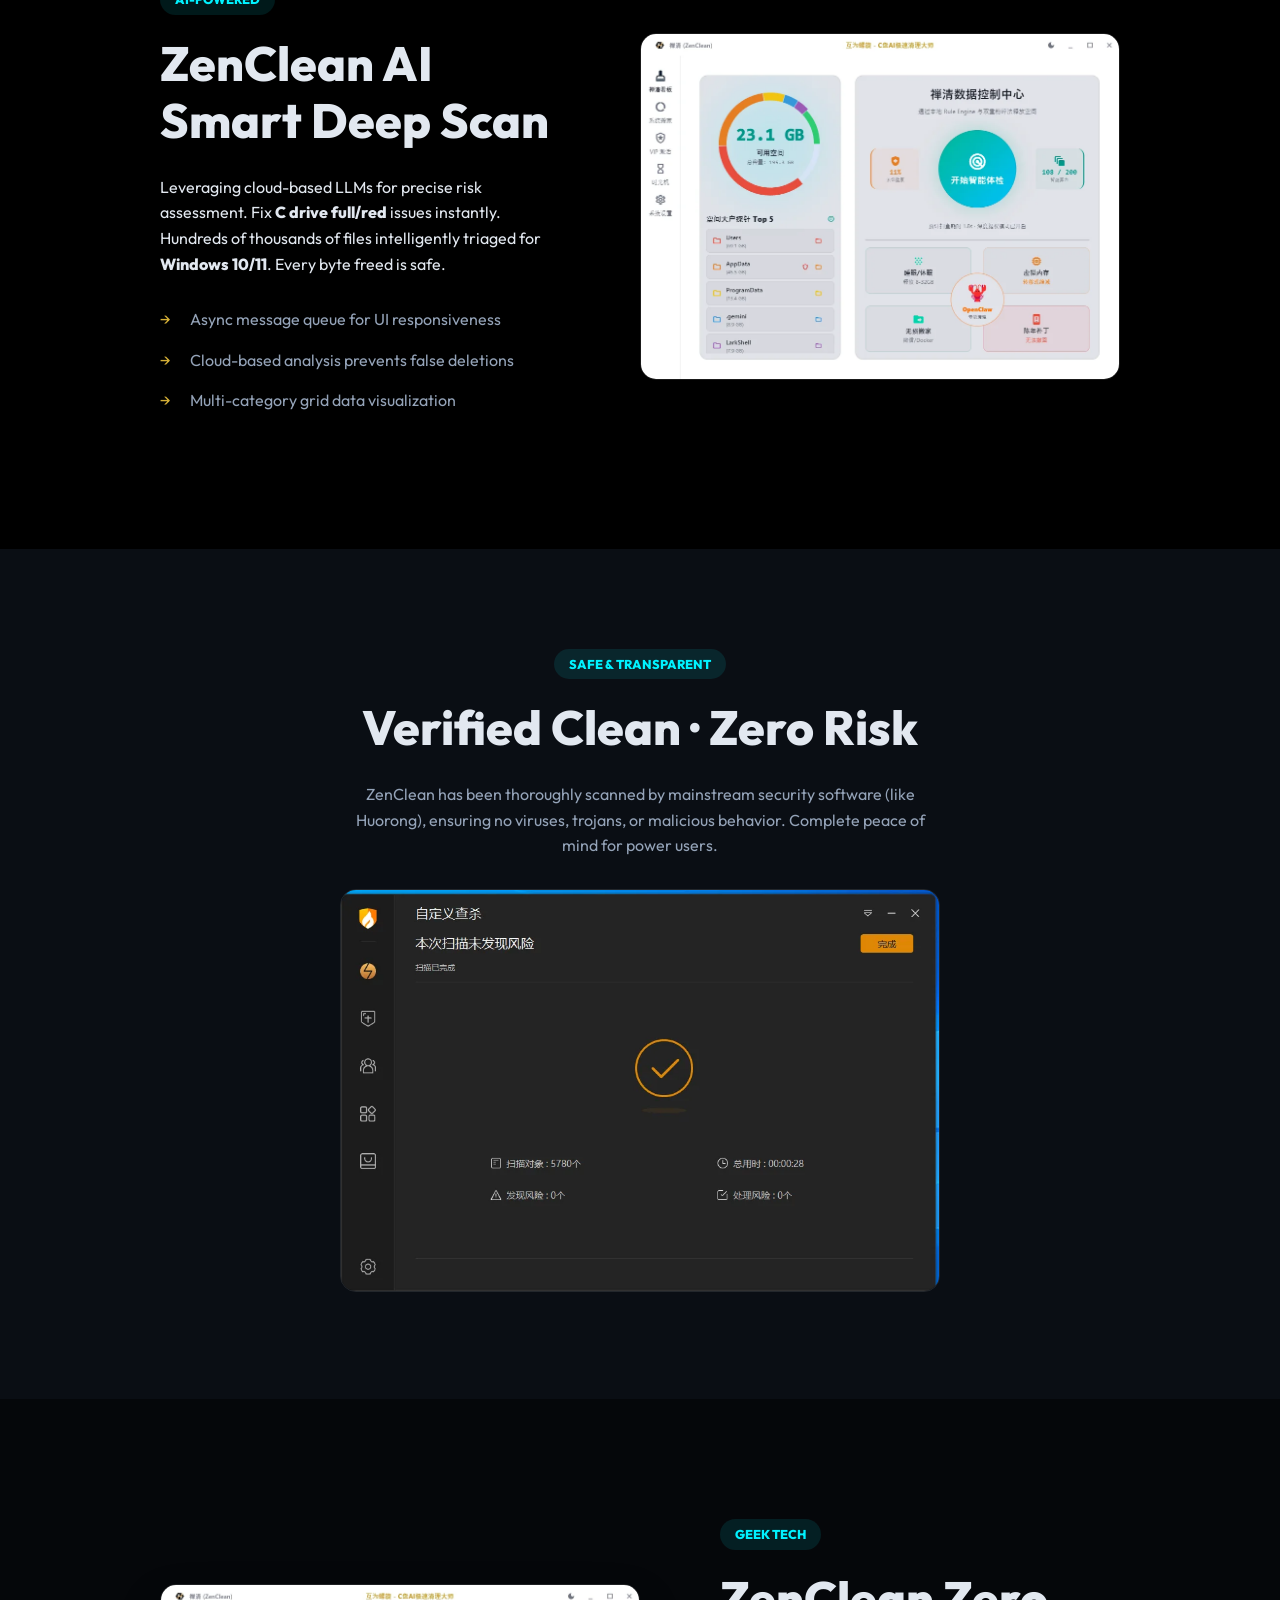
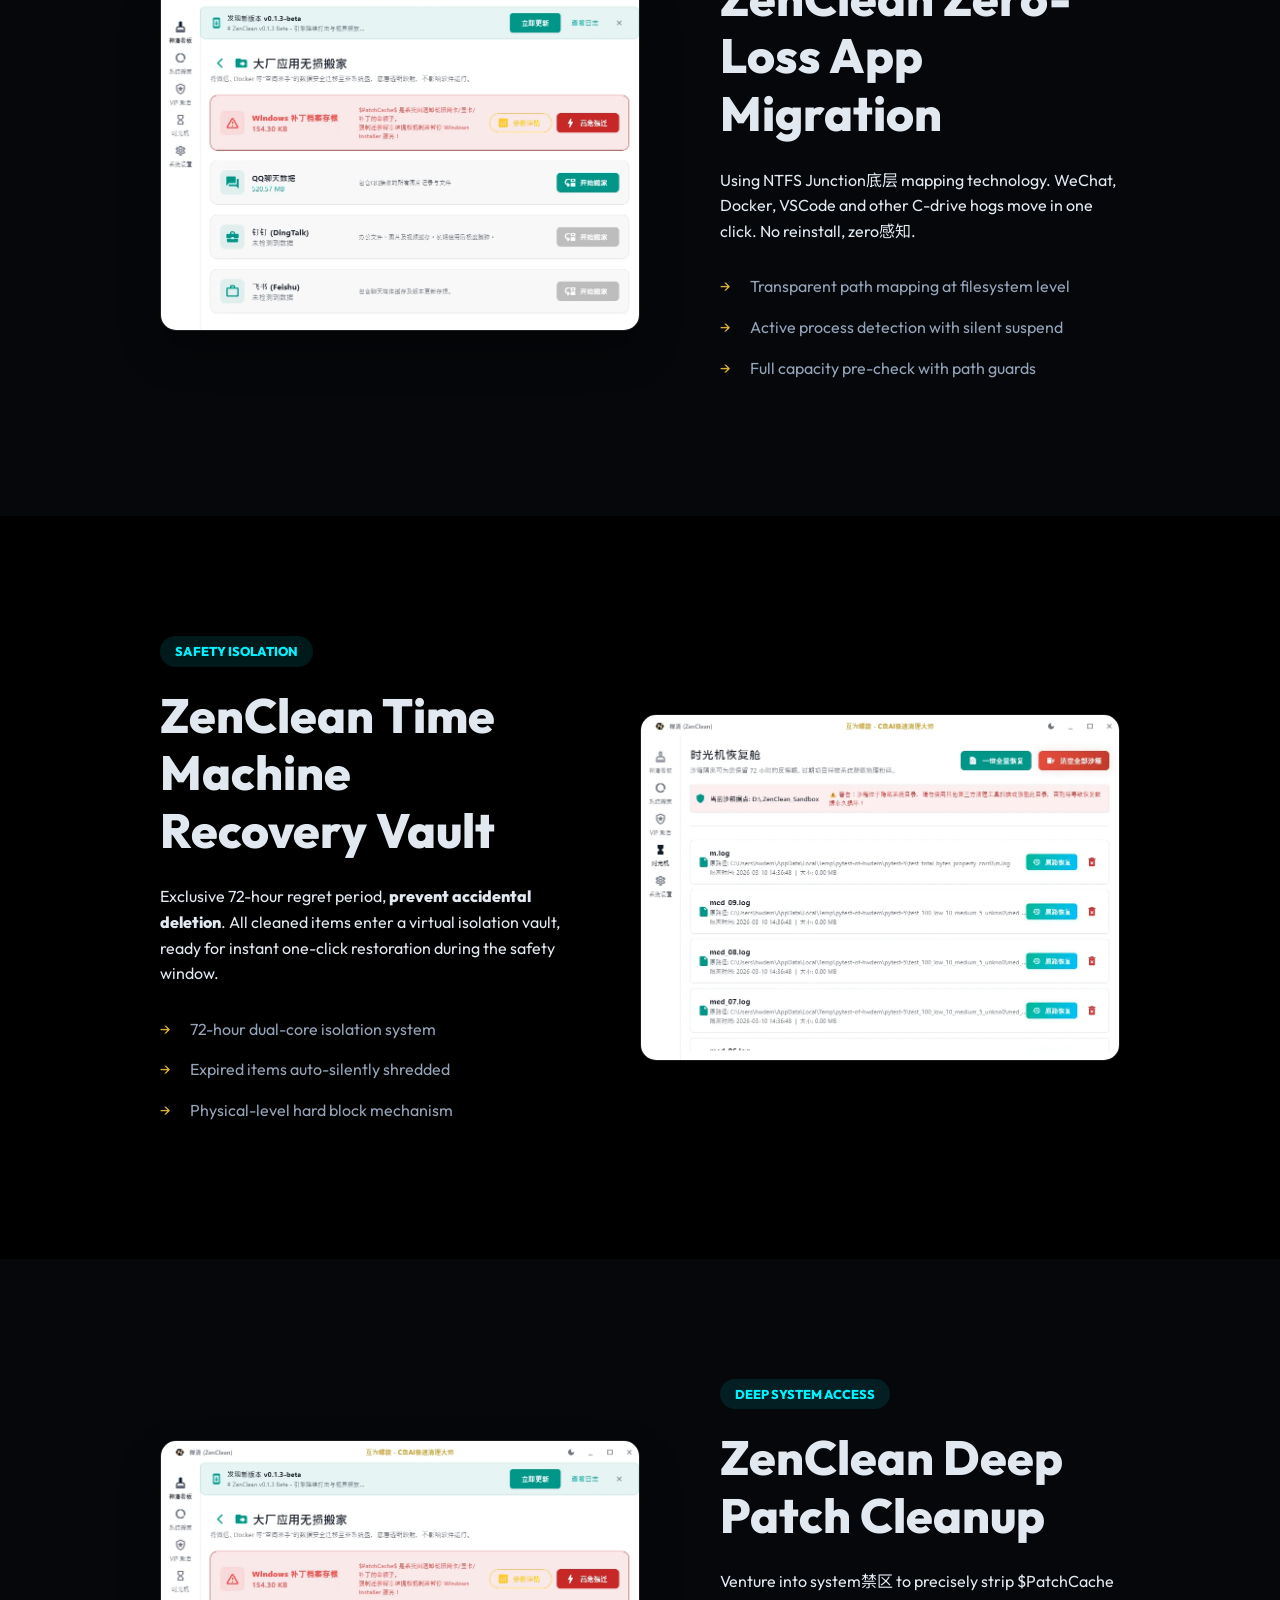
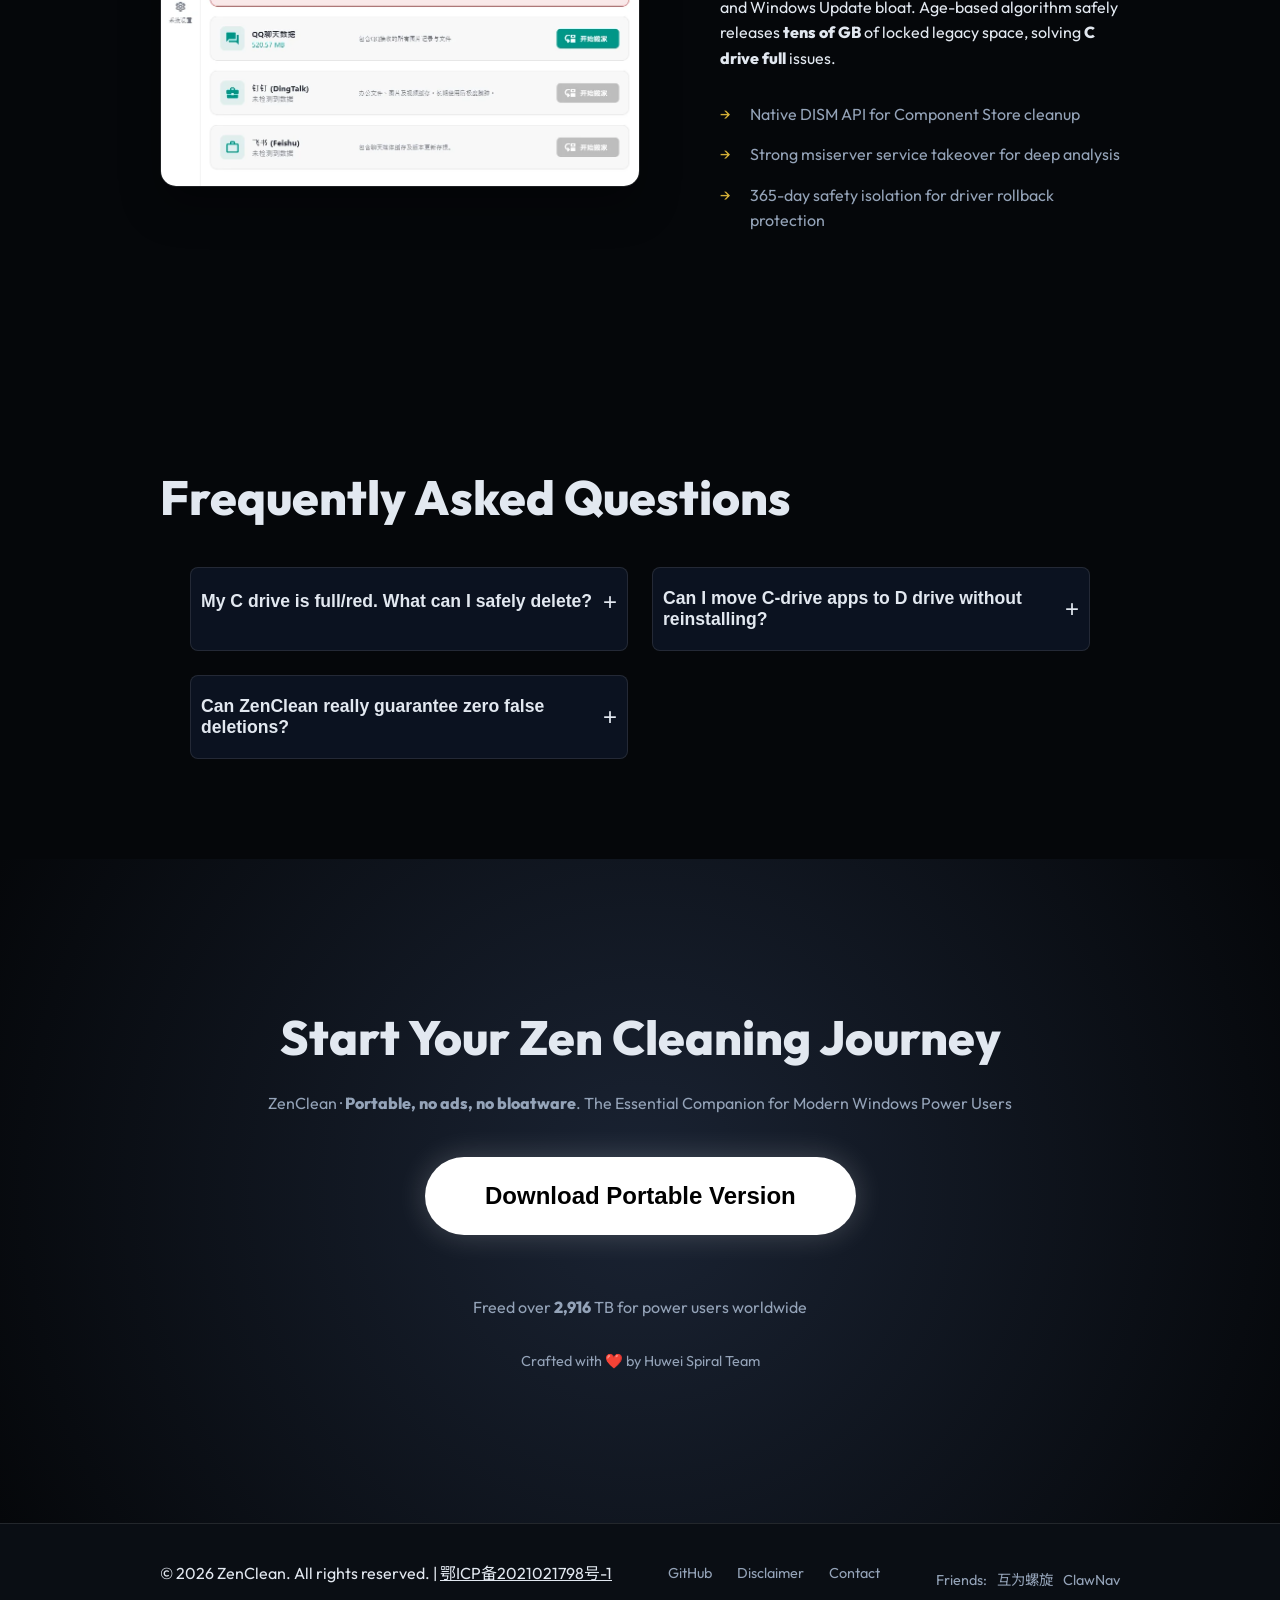
==== commit f399604d: "fix: 彻底消除 FAQ 区域背景色缓存冲突，更新资源版本号" ====
--- a/web/en/index.html
+++ b/web/en/index.html
@@ -54,7 +54,7 @@
     <link rel="preload" href="../assets/hero_bg.webp" as="image" type="image/webp">
 
     <!-- CSS -->
-    <link rel="stylesheet" href="../styles.css">
+    <link rel="stylesheet" href="../styles.css?v=20260324px">
 
     <!-- Noto Sans SC + Inter -->
     <link rel="preconnect" href="https://fonts.googleapis.com">
@@ -471,7 +471,7 @@
     </footer>
 
     <!-- JS -->
-    <script src="../script.js" defer></script>
+    <script src="../script.js?v=20260324px" defer></script>
 </body>
 
 </html>
--- a/web/styles.css
+++ b/web/styles.css
@@ -157,8 +157,41 @@
     background: rgba(0,0,0,0.05);
 }
 
-
-
+/* ==================== 浅色模式对比度增强 (强制覆盖) ==================== */
+body.light-mode .hero-subtext, 
+[data-theme="light"] .hero-subtext, 
+body.light-mode .reveal-subtext, 
+[data-theme="light"] .reveal-subtext {
+    color: #000000 !important;
+    font-weight: 600;
+}
+
+/* 给 Hero 增加白色半透明层以提升文字识别度 */
+body.light-mode .hero::after,
+[data-theme="light"] .hero::after {
+    content: '';
+    position: absolute;
+    inset: 0;
+    background: rgba(255, 255, 255, 0.75);
+    z-index: 1;
+}
+
+body.light-mode .hero-content,
+[data-theme="light"] .hero-content {
+    position: relative;
+    z-index: 10;
+}
+
+/* 强制重置 FAQ 区域背景 */
+body.light-mode .faq-section,
+[data-theme="light"] .faq-section {
+    background: #ffffff !important;
+}
+
+body.light-mode .faq-section h2,
+[data-theme="light"] .faq-section h2 {
+    color: #000000 !important;
+}
 /* ==================== 本地字体定义 ==================== */
 @font-face {
     font-family: 'Outfit';
@@ -891,10 +924,10 @@
     display: block;
 }
 
-/* ==================== FAQ 常见问题 ==================== */
 .faq-section {
     padding: 100px 0;
-    background: #000;
+    background: var(--bg-dark); /* 使用变量以便主题切换自动响应 */
+    position: relative;
 }
 
 /* .faq-container style removed here and moved to optimization section at bottom */
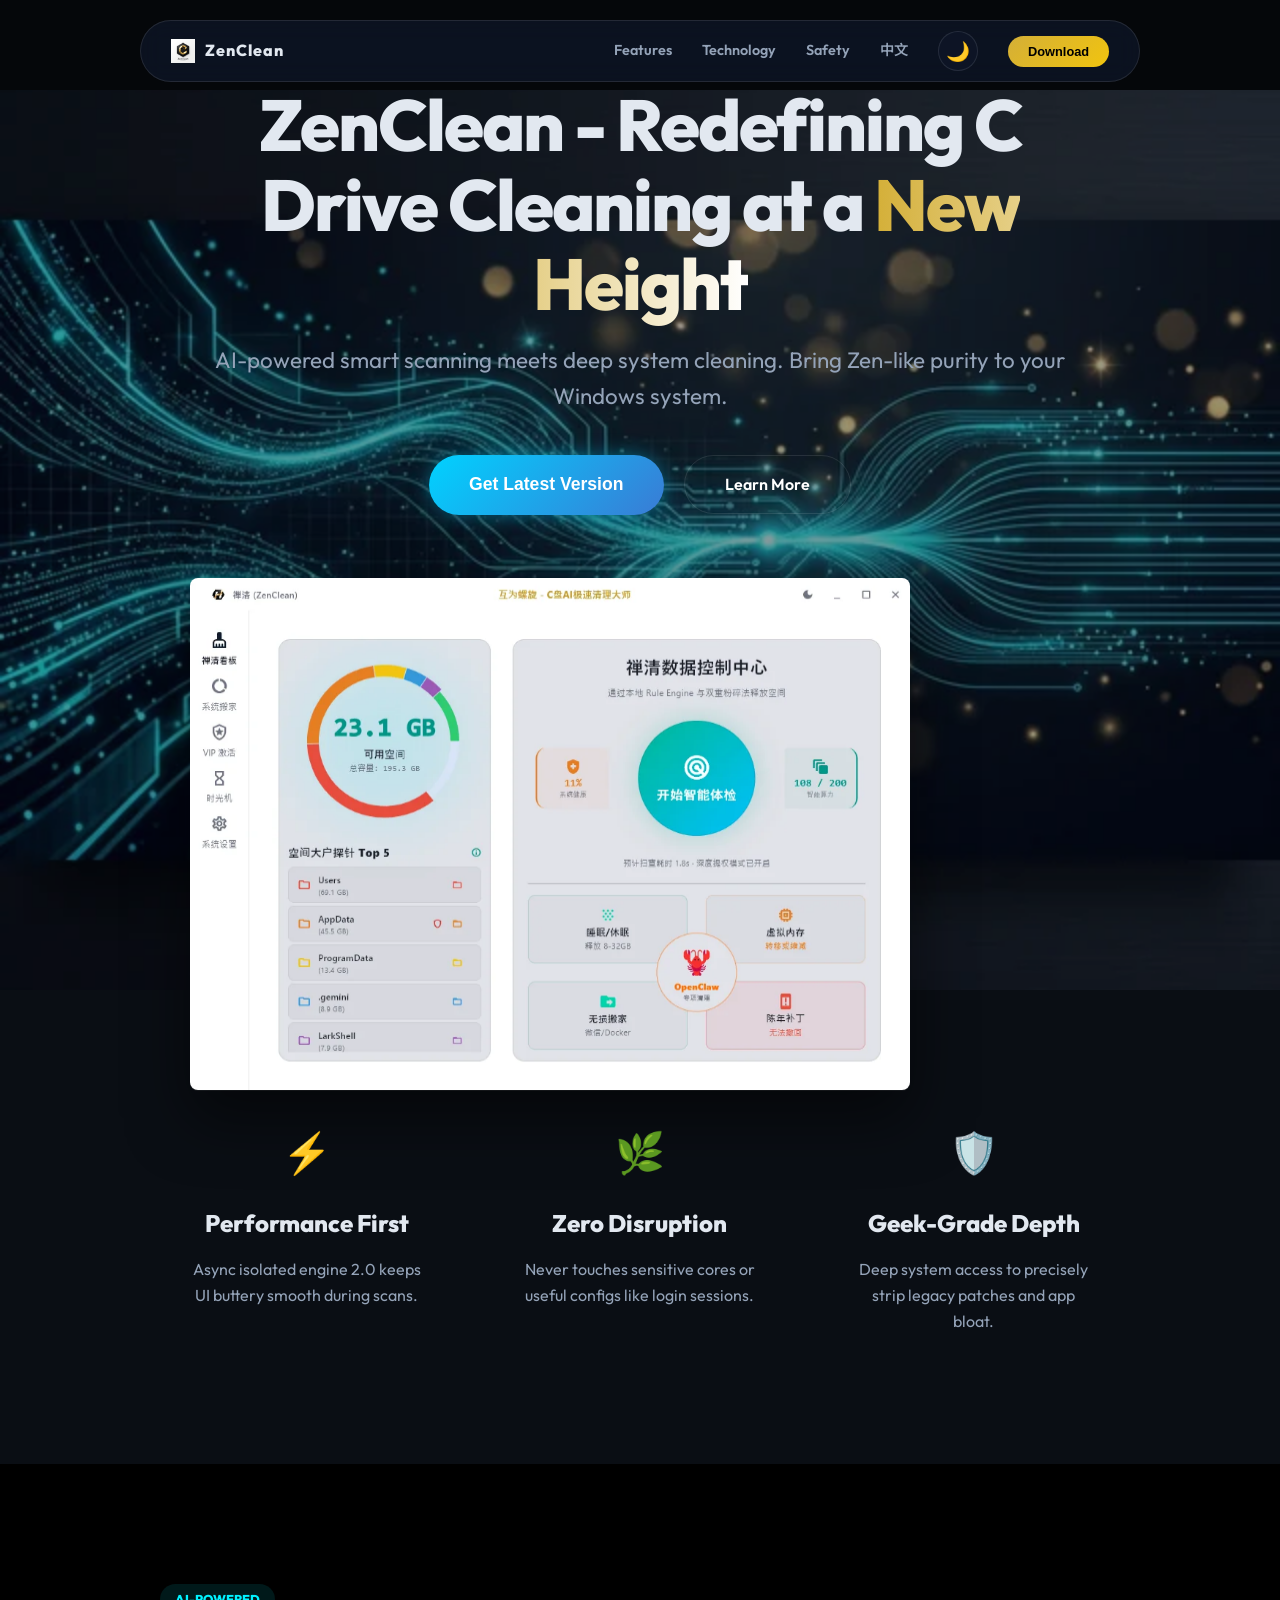
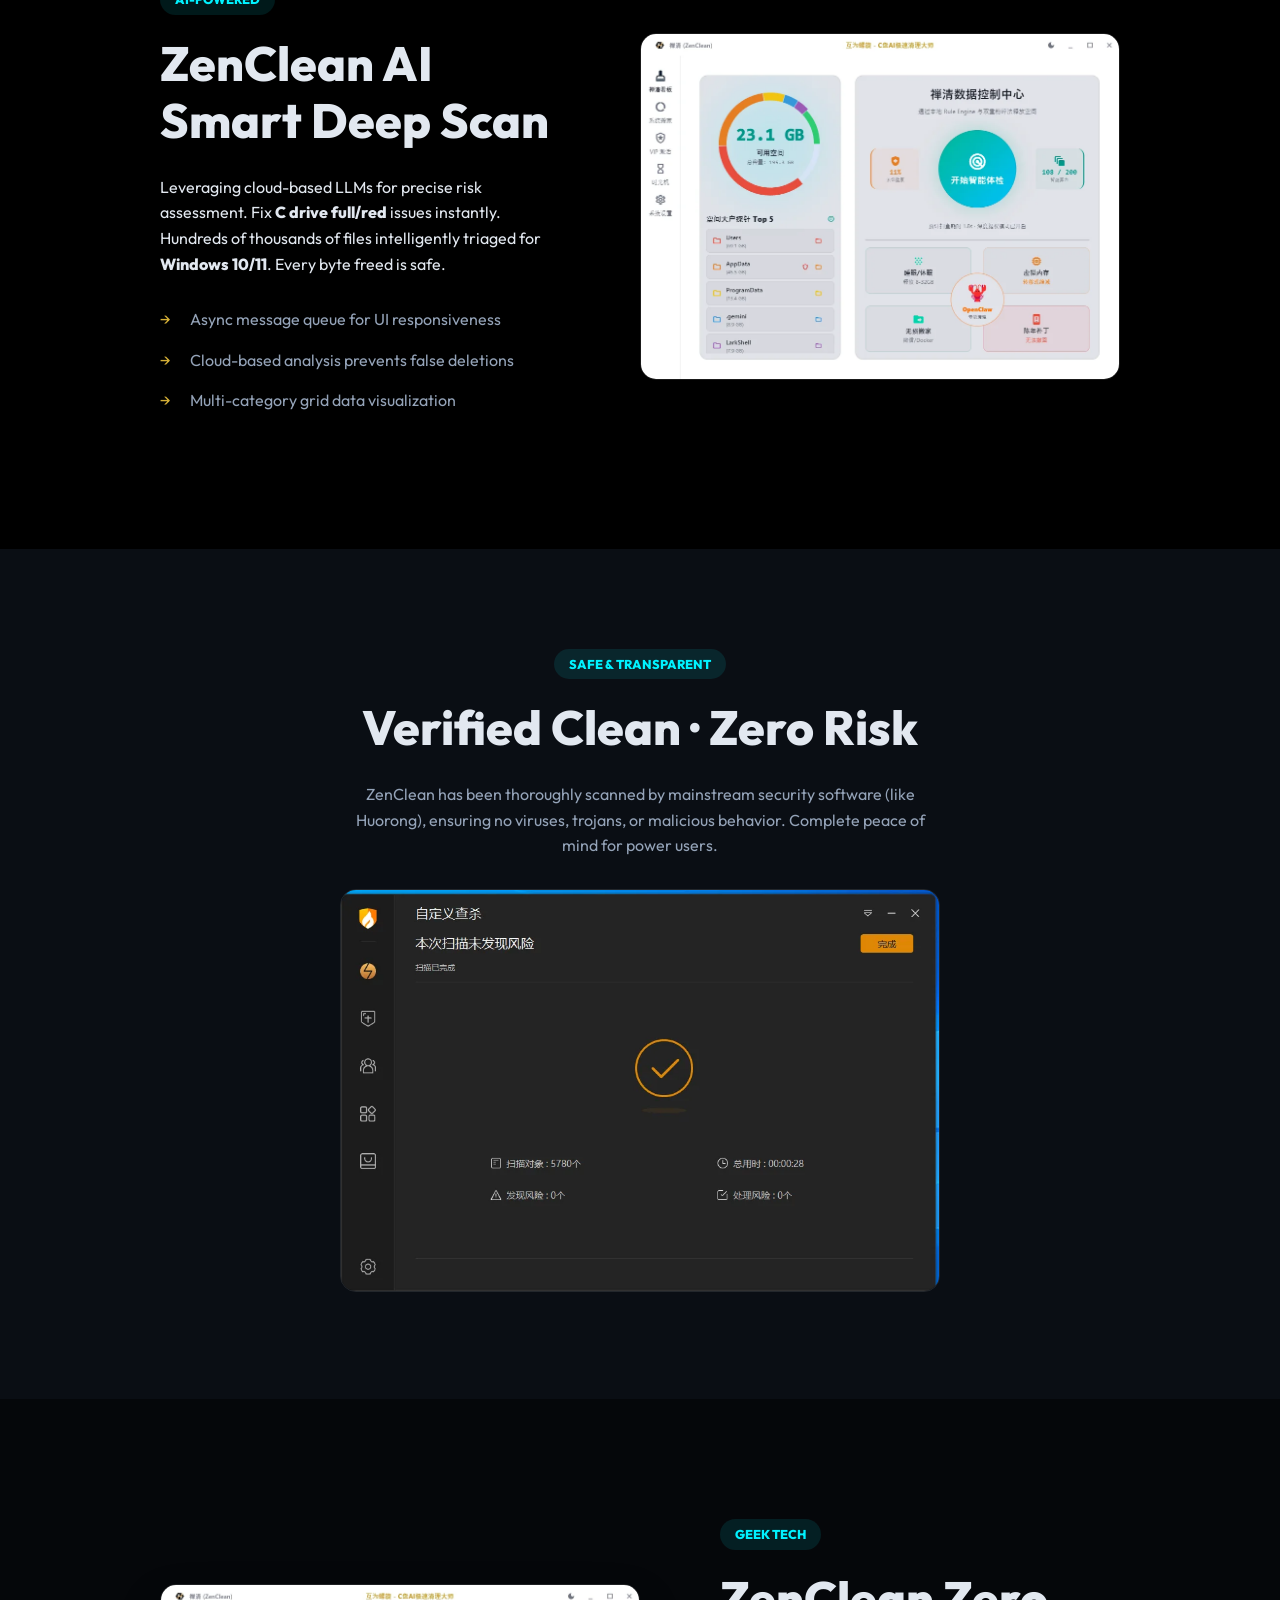
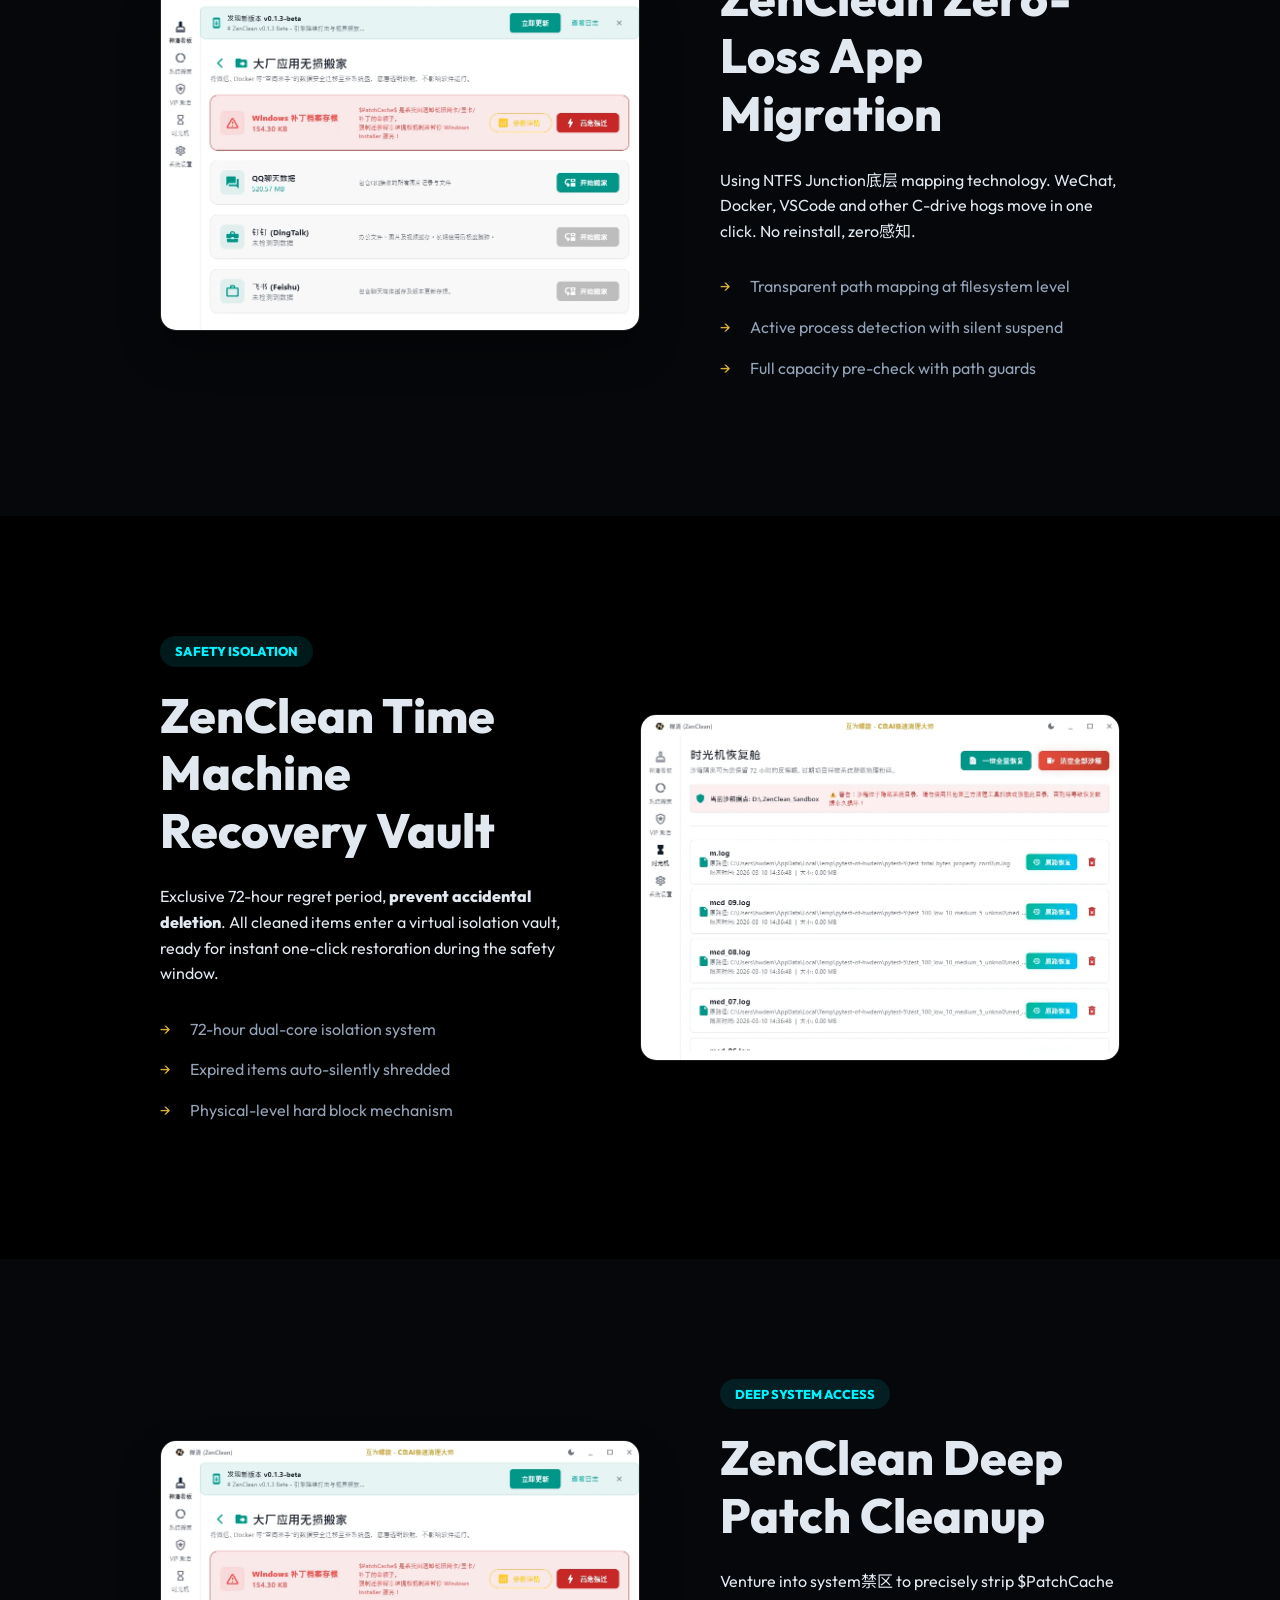
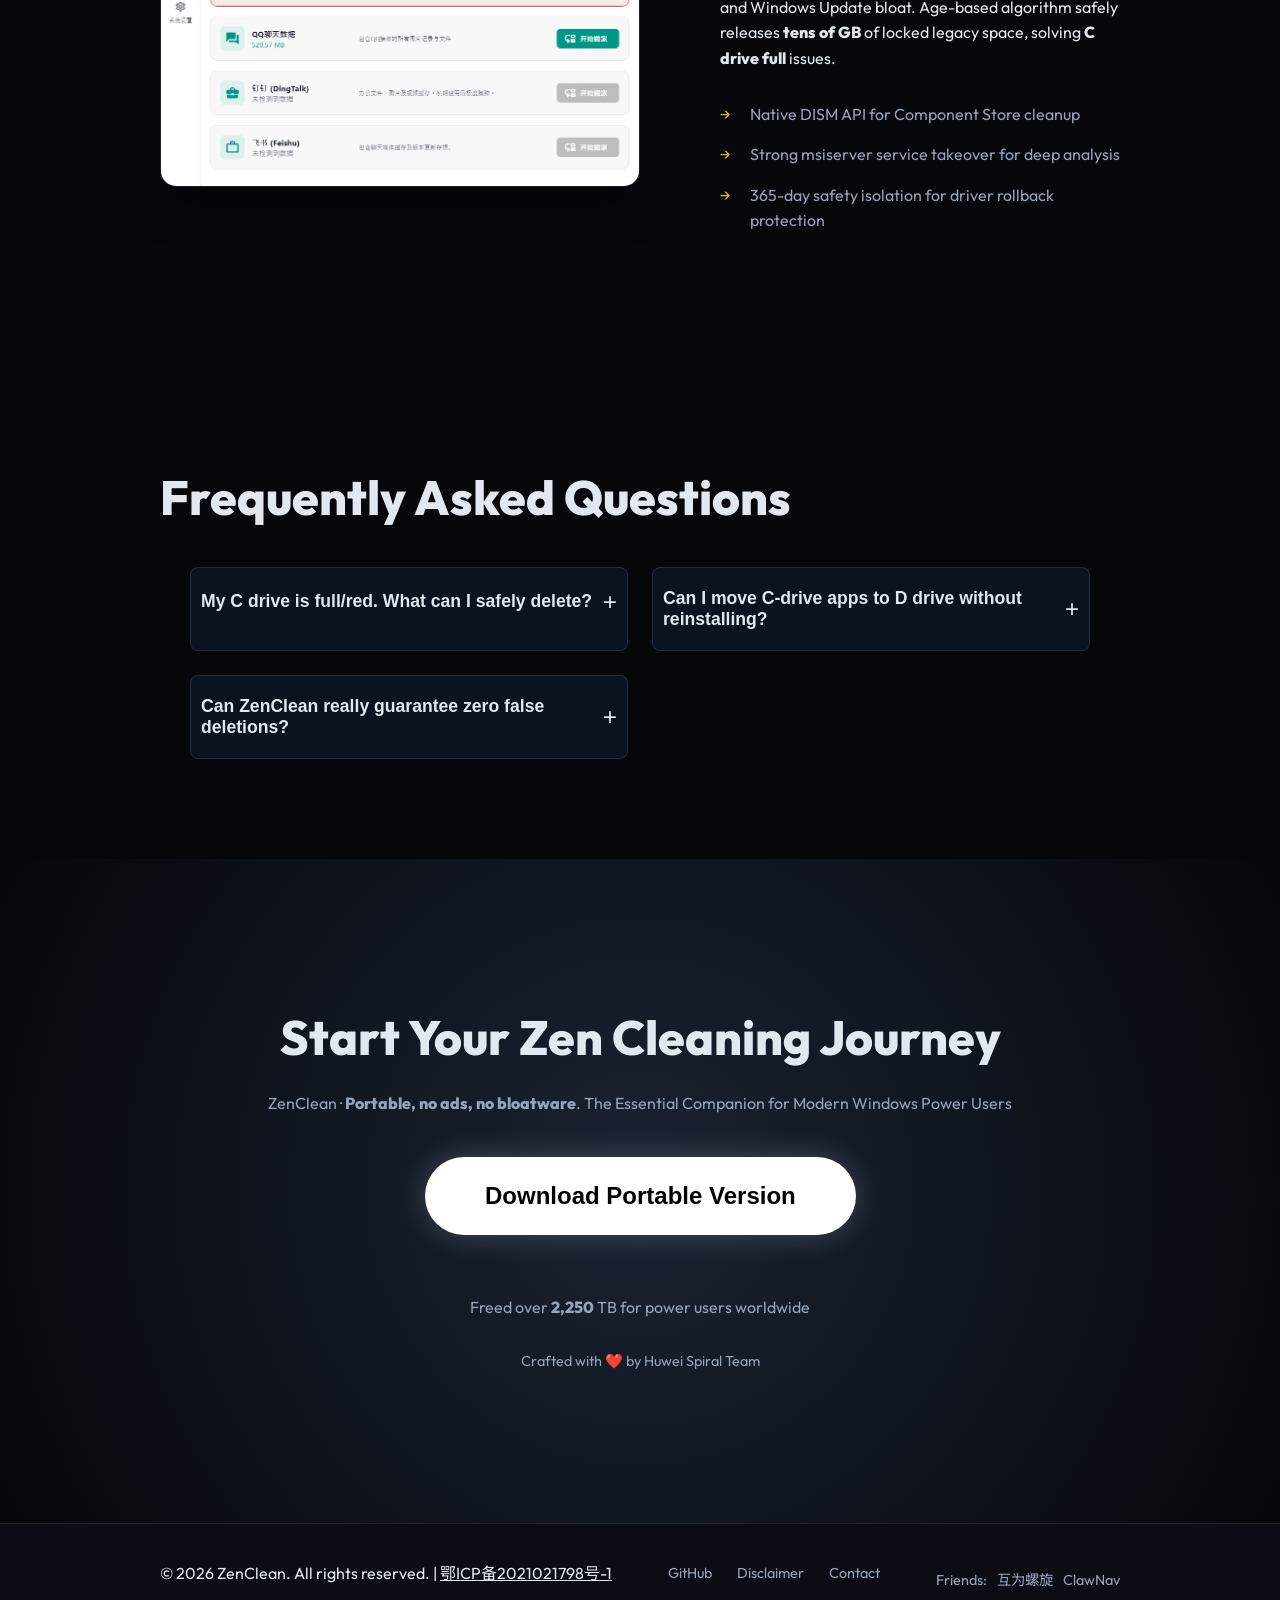
==== commit 7957e3b0: "fix: comprehensive engineering fix batch after 0.1.8-beta audit Security: - IPC handshake auth with " ====
--- a/web/en/index.html
+++ b/web/en/index.html
@@ -89,7 +89,7 @@
             "ratingValue": "4.8",
             "ratingCount": "128"
         },
-        "softwareVersion": "0.1.4",
+        "softwareVersion": "0.1.8-beta",
         "fileSize": "50MB",
         "screenshot": "https://zenclean.hwdemtv.com/assets/dashboard.png"
     }
@@ -387,7 +387,7 @@
             </div>
             <div class="modal-footer-info">
                 <p>⚠️ Portable version - no registration required. Just extract and run.</p>
-                <p class="hash-info">SHA-256: <code>e3b0c44298fc1c149afbf4c8996fb92427ae41e4649b934ca495991b7852b855</code></p>
+                <p class="hash-info">SHA-256: <code>62a18f081c3b9079c8d0f647ad7eac05ba1e3b0cf8165903db670f68d180ed28</code></p>
             </div>
         </div>
     </div>
